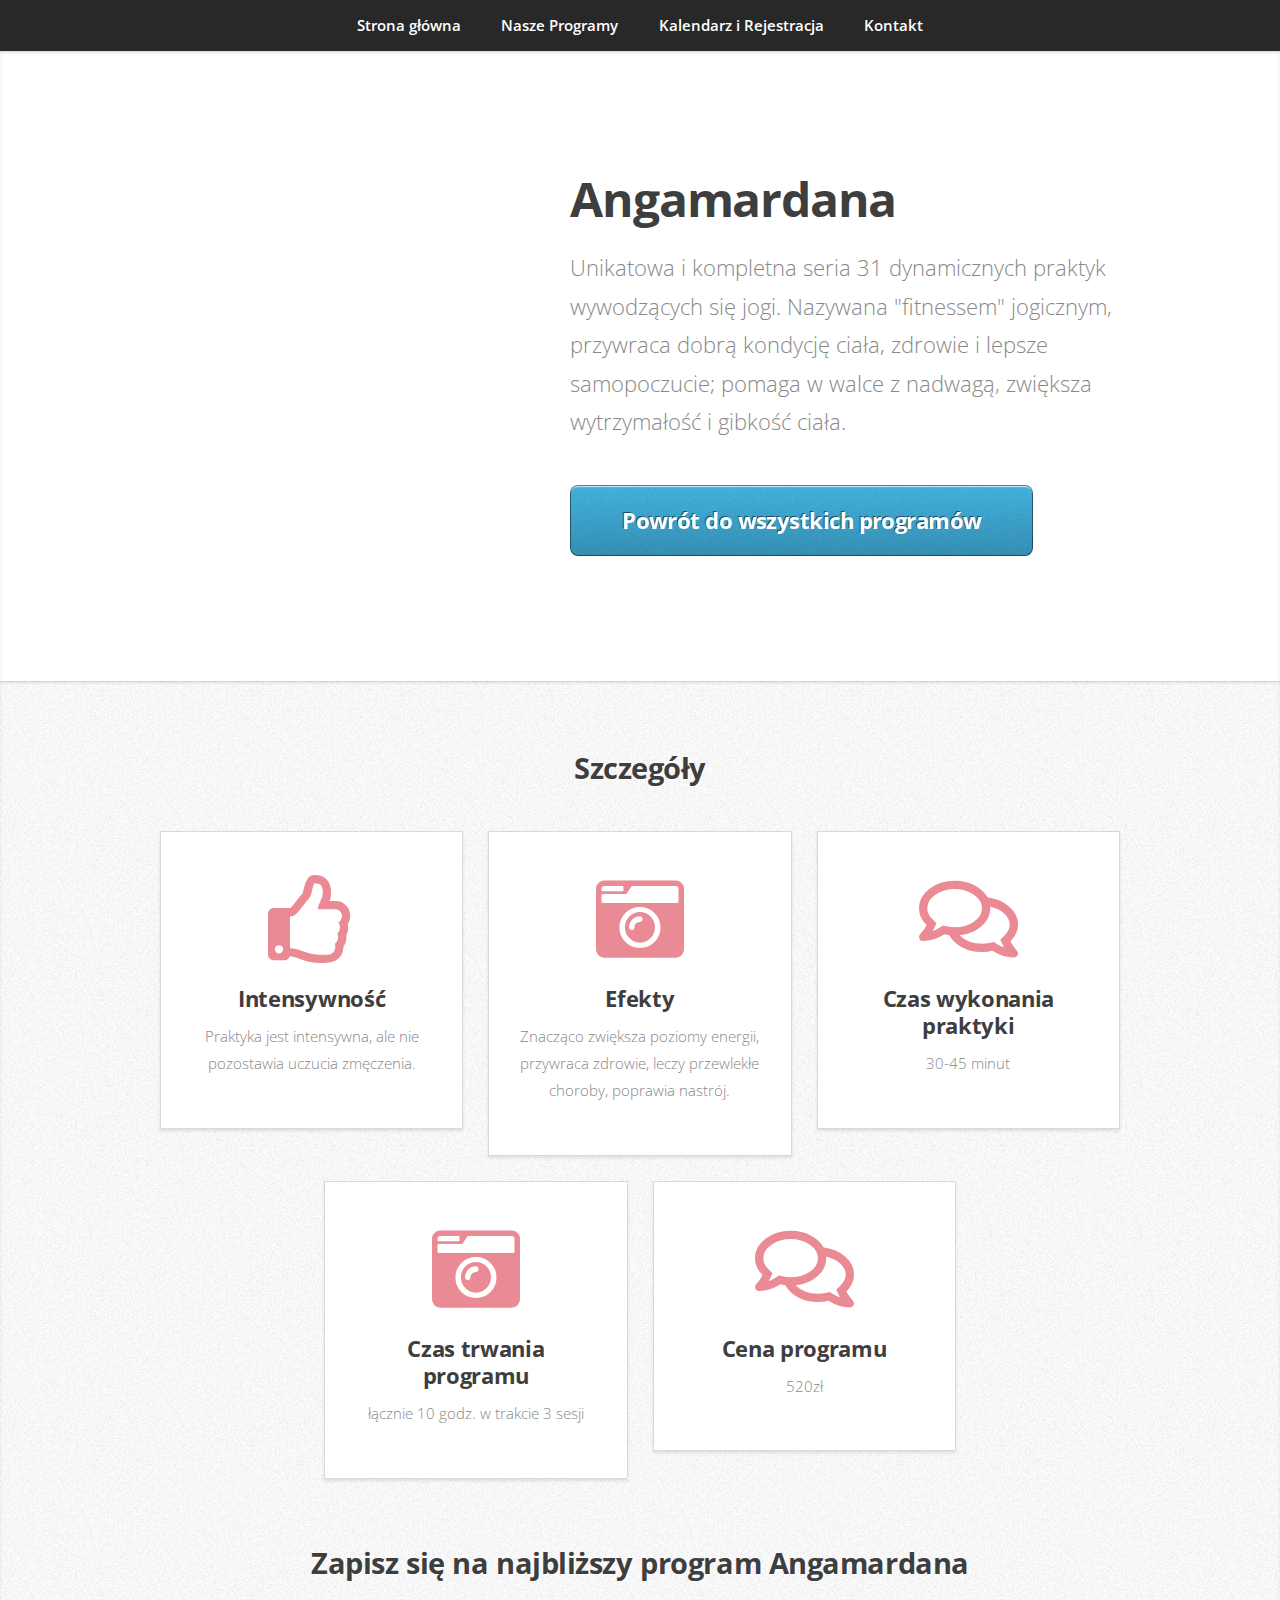
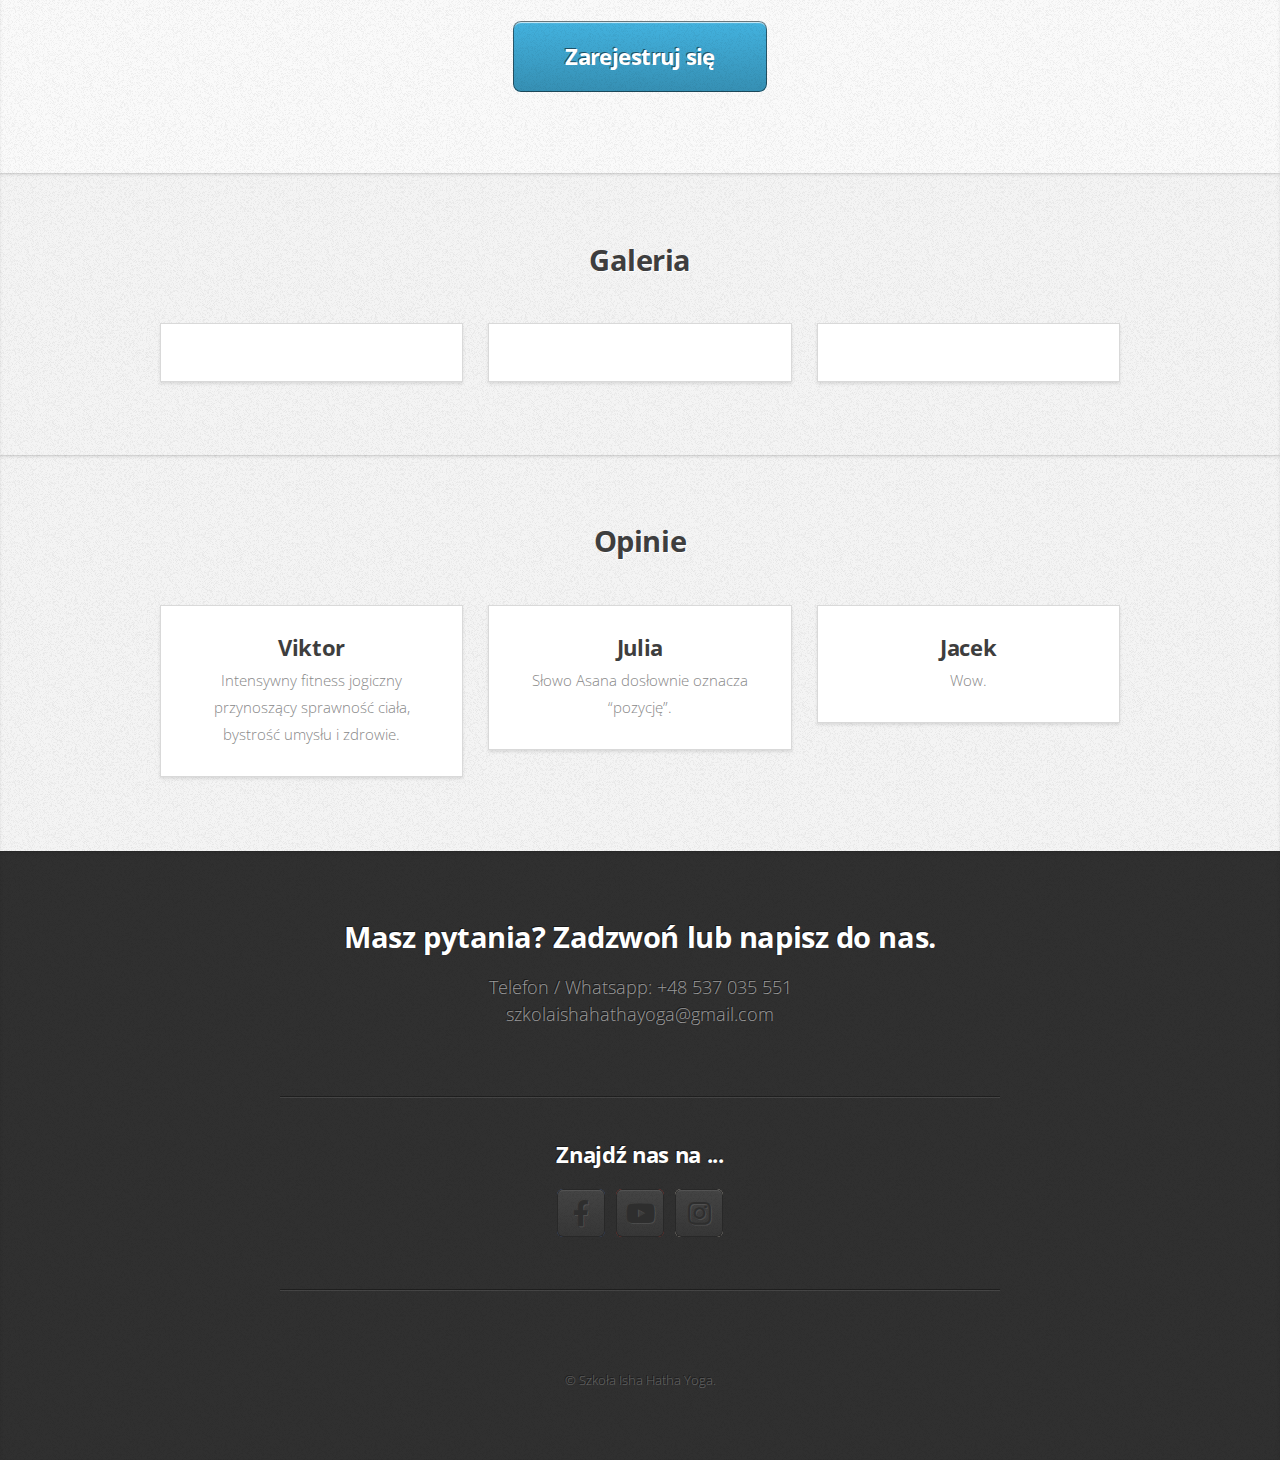
==== angamardana.html @ 4bcf97ca "new website" ====
<!DOCTYPE HTML>
<!--
	Miniport by HTML5 UP
	html5up.net | @ajlkn
	Free for personal and commercial use under the CCA 3.0 license (html5up.net/license)
-->
<html>
	<head>
		<title>Szkoła Isha Hatha Yoga</title>
		<meta charset="utf-8" />
		<meta name="viewport" content="width=device-width, initial-scale=1, user-scalable=no" />
		<link rel="stylesheet" href="assets/css/main.css" />
	</head>
	<body class="is-preload">

		<!-- Nav -->
			<nav id="nav">
				<ul class="container">
					<li><a href="index.html#top">Strona główna</a></li>
					<li><a href="index.html#portfoio">Nasze Programy</a></li>
					<li><a href="index.html#calendar">Kalendarz i Rejestracja</a></li>
					<li><a href="#contact">Kontakt</a></li>
				</ul>
			</nav>

		<!-- Home -->
			<article id="top" class="wrapper style1">
				<div class="container">
					<div class="row">
						<div class="col-4 col-5-large col-12-medium">
							<span class="image fit"><img src="images/main_logo-1.jpg" alt="" /></span>
						</div>
						<div class="col-8 col-7-large col-12-medium">
							<header>
								<h1><strong>Angamardana</strong></h1>
							</header>
							<p>Unikatowa i kompletna seria 31 dynamicznych praktyk wywodzących się jogi. Nazywana "fitnessem" jogicznym, przywraca dobrą kondycję ciała, zdrowie i lepsze samopoczucie; pomaga w walce z nadwagą, zwiększa wytrzymałość i gibkość ciała.</p>
							<a href="index.html#portfolio" class="button large scrolly">Powrót do wszystkich programów</a>
						</div>
					</div>
				</div>
			</article>

		<!-- Work -->
		<article id="angamardana" class="wrapper style2">
			<div class="container">
				<header>
					<h2>Szczegóły</h2>
					<br />
				</header>
				<div class="row aln-center">
					<div class="col-4 col-6-medium col-12-small">
						<section class="box style1">
							<span class="icon featured fa-thumbs-up"></span>
							<h3>Intensywność</h3>
							<p>Praktyka jest intensywna, ale nie pozostawia uczucia zmęczenia.</p>
						</section>
					</div>
					<div class="col-4 col-6-medium col-12-small">
						<section class="box style1">
							<span class="icon solid featured fa-camera-retro"></span>
							<h3>Efekty</h3>
							<p>Znacząco zwiększa poziomy energii, przywraca zdrowie, leczy przewlekłe choroby, poprawia nastrój.</p>
						</section>
					</div>
					<div class="col-4 col-6-medium col-12-small">
						<section class="box style1">
							<span class="icon featured fa-comments"></span>
							<h3>Czas wykonania praktyki</h3>
							<p>30-45 minut</p>
						</section>
					</div>
					<div class="col-4 col-6-medium col-12-small">
						<section class="box style1">
							<span class="icon solid featured fa-camera-retro"></span>
							<h3>Czas trwania programu</h3>
							<p>łącznie 10 godz. w trakcie 3 sesji</p>
						</section>
					</div>
					<div class="col-4 col-6-medium col-12-small">
						<section class="box style1">
							<span class="icon featured fa-comments"></span>
							<h3>Cena programu</h3>
							<p>520zł</p>
						</section>
					</div>
				</div>
				<footer>
					<br />
					<h2>Zapisz się na najbliższy program Angamardana</h2>
					<footer>
						<a href="https://forms.gle/i4EftbAjTRGSN2Cz6" class="button large scrolly">Zarejestruj się</a>
					</footer>
				</footer>
			</div>
		</article>

		<!-- Galeria -->
		<article id="gallery" class="wrapper style3">
			<div class="container">
				<h2>Galeria</h2>
				<br />
				<div class="row">
					<div class="col-4 col-6-medium col-12-small">
						<article class="box style2">
							<p class="image featured"><img src="images/angamardana-1.jpg" alt="" /></p>
						</article>
					</div>
					<div class="col-4 col-6-medium col-12-small">
						<article class="box style2">
							<p class="image featured"><img src="images/angamardana-2.jpg" alt="" /></p>
						</article>
					</div>
					<div class="col-4 col-6-medium col-12-small">
						<article class="box style2">
							<p class="image featured"><img src="images/angamardana-3.jpg" alt="" /></p>
						</article>
					</div>
				</div>
			</div>
		</article>

		<!-- Reviews -->
		<article id="review" class="wrapper style3">
			<div class="container">
				<h2>Opinie</h2>
				<br />
				<div class="row">
					<div class="col-4 col-6-medium col-12-small">
						<article class="box style2">
							<h3>Viktor</h3>
							<p>Intensywny fitness jogiczny przynoszący sprawność ciała, bystrość umysłu i zdrowie.</p>
						</article>
					</div>
					<div class="col-4 col-6-medium col-12-small">
						<article class="box style2">
							<h3>Julia</h3>
							<p>Słowo Asana dosłownie oznacza “pozycję”.</p>
						</article>
					</div>
					<div class="col-4 col-6-medium col-12-small">
						<article class="box style2">
							<h3>Jacek</h3>
							<p>Wow.</p>
						</article>
					</div>
				</div>
			</div>
		</article>

		<!-- Contact -->
		<article id="contact" class="wrapper style4">
			<div class="container medium">
				<header>
					<h2>Masz pytania? Zadzwoń lub napisz do nas.</h2>
					<p>Telefon / Whatsapp: +48 537 035 551</p>
					<p>szkolaishahathayoga@gmail.com</p>
				</header>
				<div class="row">
					<div class="col-12">

					</div>
					<div class="col-12">
						<hr />
						<h3>Znajdź nas na ...</h3>
						<ul class="social">
							<li><a href="#" class="icon brands fa-facebook-f"><span class="label">Facebook</span></a></li>
							<li><a href="#" class="icon brands fa-youtube"><span class="label">YouTube</span></a></li>
							<li><a href="#" class="icon brands fa-instagram"><span class="label">Instagram</span></a></li>
						</ul>
						<hr />
					</div>
				</div>
				<footer>
					<ul id="copyright">
						<li>&copy; Szkoła Isha Hatha Yoga.</li>
					</ul>
				</footer>
			</div>
		</article>

		<!-- Scripts -->
			<script src="assets/js/jquery.min.js"></script>
			<script src="assets/js/jquery.scrolly.min.js"></script>
			<script src="assets/js/browser.min.js"></script>
			<script src="assets/js/breakpoints.min.js"></script>
			<script src="assets/js/util.js"></script>
			<script src="assets/js/main.js"></script>

	</body>
</html>
---- assets/css/main.css ----
@import url("https://fonts.googleapis.com/css?family=Open+Sans:300,300italic,600,600italic,700");
@import url("fontawesome-all.min.css");

/*
	Miniport by HTML5 UP
	html5up.net | @ajlkn
	Free for personal and commercial use under the CCA 3.0 license (html5up.net/license)
*/

html, body, div, span, applet, object,
iframe, h1, h2, h3, h4, h5, h6, p, blockquote,
pre, a, abbr, acronym, address, big, cite,
code, del, dfn, em, img, ins, kbd, q, s, samp,
small, strike, strong, sub, sup, tt, var, b,
u, i, center, dl, dt, dd, ol, ul, li, fieldset,
form, label, legend, table, caption, tbody,
tfoot, thead, tr, th, td, article, aside,
canvas, details, embed, figure, figcaption,
footer, header, hgroup, menu, nav, output, ruby,
section, summary, time, mark, audio, video {
	margin: 0;
	padding: 0;
	border: 0;
	font-size: 100%;
	font: inherit;
	vertical-align: baseline;}

article, aside, details, figcaption, figure,
footer, header, hgroup, menu, nav, section {
	display: block;}

body {
	line-height: 1;
}

ol, ul {
	list-style: none;
}

blockquote, q {
	quotes: none;
}

	blockquote:before, blockquote:after, q:before, q:after {
		content: '';
		content: none;
	}

table {
	border-collapse: collapse;
	border-spacing: 0;
}

body {
	-webkit-text-size-adjust: none;
}

mark {
	background-color: transparent;
	color: inherit;
}

input::-moz-focus-inner {
	border: 0;
	padding: 0;
}

input, select, textarea {
	-moz-appearance: none;
	-webkit-appearance: none;
	-ms-appearance: none;
	appearance: none;
}

/* Basic */

	html {
		box-sizing: border-box;
	}

	*, *:before, *:after {
		box-sizing: inherit;
	}

	body {
		padding-top: 3.5em;
	}

		body.is-preload *, body.is-preload *:before, body.is-preload *:after {
			-moz-animation: none !important;
			-webkit-animation: none !important;
			-ms-animation: none !important;
			animation: none !important;
			-moz-transition: none !important;
			-webkit-transition: none !important;
			-ms-transition: none !important;
			transition: none !important;
		}

	body, input, textarea, select {
		font-family: 'Open Sans', sans-serif;
		line-height: 1.85em;
		color: #888;
		font-weight: 300;
		font-size: 13pt;
	}

	a {
		-moz-transition: color .2s ease-in-out;
		-webkit-transition: color .2s ease-in-out;
		-ms-transition: color .2s ease-in-out;
		transition: color .2s ease-in-out;
		color: #43B3E0;
		text-decoration: underline;
	}

		a:hover {
			color: #43bff0 !important;
		}

		a img {
			border: 0;
		}

	b, strong {
		font-weight: 600;
		color: #3e3e3e;
	}

	i, em {
		font-style: italic;
	}

	sub {
		position: relative;
		top: 0.5em;
		font-size: 0.8em;
	}

	sup {
		position: relative;
		top: -0.5em;
		font-size: 0.8em;
	}

	blockquote {
		border-left: solid 0.75em #eee;
		padding: 1em 0 1em 1.5em;
		font-style: italic;
	}

	h1, h2, h3, h4, h5, h6 {
		color: #3e3e3e;
		margin: 0 0 0.75em 0;
	}

	h1 a, h2 a, h3 a, h4 a, h5 a, h6 a {
		text-decoration: none;
		color: inherit;
	}

	h2, h3, h4, h5, h6 {
		font-weight: 700;
	}

	h1 {
		font-size: 3.25em;
		letter-spacing: -0.025em;
		font-weight: 300;
	}

		h1 strong {
			font-weight: 700;
		}

	h2 {
		font-size: 2em;
		letter-spacing: -0.015em;
	}

	h3 {
		font-size: 1.5em;
		letter-spacing: -0.015em;
	}

	em, i {
		font-style: italic;
	}

	br.clear {
		clear: both;
	}

	hr {
		border: 0;
		border-top: solid 1px #444;
		border-top-color: rgba(0, 0, 0, 0.35);
		box-shadow: 0px 1px 0px 0px rgba(255, 255, 255, 0.1);
		height: 1px;
		margin: 3em 0;
	}

	p, ul, ol, dl, table {
		margin-bottom: 2em;
	}

	header {
		margin: 0 0 0 0;
	}

		header > p {
			font-size: 1.25em;
			margin: 0;
		}

	footer {
		margin: 3em 0 0 0;
	}

		footer > p {
			font-size: 1.25em;
		}

/* Container */

	.container {
		margin: 0 auto;
		max-width: calc(100% - 50px);
		width: 1200px;
	}

		.container.medium {
			width: 900px;
		}

		@media screen and (max-width: 1680px) {

			.container {
				width: 1200px;
			}

				.container.medium {
					width: 900px;
				}

		}

		@media screen and (max-width: 1280px) {

			.container {
				width: 960px;
			}

				.container.medium {
					width: 720px;
				}

		}

		@media screen and (max-width: 980px) {

			.container {
				width: 100%;
			}

				.container.medium {
					width: 75%;
				}

		}

		@media screen and (max-width: 736px) {

			.container {
				width: 100%;
				max-width: calc(100% - 30px);
			}

				.container.medium {
					width: 100%;
				}

		}

/* Row */

	.row {
		display: flex;
		flex-wrap: wrap;
		box-sizing: border-box;
		align-items: stretch;
	}

		.row > * {
			box-sizing: border-box;
		}

		.row.gtr-uniform > * > :last-child {
			margin-bottom: 0;
		}

		.row.aln-left {
			justify-content: flex-start;
		}

		.row.aln-center {
			justify-content: center;
		}

		.row.aln-right {
			justify-content: flex-end;
		}

		.row.aln-top {
			align-items: flex-start;
		}

		.row.aln-middle {
			align-items: center;
		}

		.row.aln-bottom {
			align-items: flex-end;
		}

		.row > .imp {
			order: -1;
		}

		.row > .col-1 {
			width: 8.33333%;
		}

		.row > .off-1 {
			margin-left: 8.33333%;
		}

		.row > .col-2 {
			width: 16.66667%;
		}

		.row > .off-2 {
			margin-left: 16.66667%;
		}

		.row > .col-3 {
			width: 25%;
		}

		.row > .off-3 {
			margin-left: 25%;
		}

		.row > .col-4 {
			width: 33.33333%;
		}

		.row > .off-4 {
			margin-left: 33.33333%;
		}

		.row > .col-5 {
			width: 41.66667%;
		}

		.row > .off-5 {
			margin-left: 41.66667%;
		}

		.row > .col-6 {
			width: 50%;
		}

		.row > .off-6 {
			margin-left: 50%;
		}

		.row > .col-7 {
			width: 58.33333%;
		}

		.row > .off-7 {
			margin-left: 58.33333%;
		}

		.row > .col-8 {
			width: 66.66667%;
		}

		.row > .off-8 {
			margin-left: 66.66667%;
		}

		.row > .col-9 {
			width: 75%;
		}

		.row > .off-9 {
			margin-left: 75%;
		}

		.row > .col-10 {
			width: 83.33333%;
		}

		.row > .off-10 {
			margin-left: 83.33333%;
		}

		.row > .col-11 {
			width: 91.66667%;
		}

		.row > .off-11 {
			margin-left: 91.66667%;
		}

		.row > .col-12 {
			width: 100%;
		}

		.row > .off-12 {
			margin-left: 100%;
		}

		.row.gtr-0 {
			margin-top: 0px;
			margin-left: 0px;
		}

			.row.gtr-0 > * {
				padding: 0px 0 0 0px;
			}

			.row.gtr-0.gtr-uniform {
				margin-top: 0px;
			}

				.row.gtr-0.gtr-uniform > * {
					padding-top: 0px;
				}

		.row.gtr-25 {
			margin-top: -6.25px;
			margin-left: -6.25px;
		}

			.row.gtr-25 > * {
				padding: 6.25px 0 0 6.25px;
			}

			.row.gtr-25.gtr-uniform {
				margin-top: -6.25px;
			}

				.row.gtr-25.gtr-uniform > * {
					padding-top: 6.25px;
				}

		.row.gtr-50 {
			margin-top: -12.5px;
			margin-left: -12.5px;
		}

			.row.gtr-50 > * {
				padding: 12.5px 0 0 12.5px;
			}

			.row.gtr-50.gtr-uniform {
				margin-top: -12.5px;
			}

				.row.gtr-50.gtr-uniform > * {
					padding-top: 12.5px;
				}

		.row {
			margin-top: -25px;
			margin-left: -25px;
		}

			.row > * {
				padding: 25px 0 0 25px;
			}

			.row.gtr-uniform {
				margin-top: -25px;
			}

				.row.gtr-uniform > * {
					padding-top: 25px;
				}

		.row.gtr-150 {
			margin-top: -37.5px;
			margin-left: -37.5px;
		}

			.row.gtr-150 > * {
				padding: 37.5px 0 0 37.5px;
			}

			.row.gtr-150.gtr-uniform {
				margin-top: -37.5px;
			}

				.row.gtr-150.gtr-uniform > * {
					padding-top: 37.5px;
				}

		.row.gtr-200 {
			margin-top: -50px;
			margin-left: -50px;
		}

			.row.gtr-200 > * {
				padding: 50px 0 0 50px;
			}

			.row.gtr-200.gtr-uniform {
				margin-top: -50px;
			}

				.row.gtr-200.gtr-uniform > * {
					padding-top: 50px;
				}

		@media screen and (max-width: 1680px) {

			.row {
				display: flex;
				flex-wrap: wrap;
				box-sizing: border-box;
				align-items: stretch;
			}

				.row > * {
					box-sizing: border-box;
				}

				.row.gtr-uniform > * > :last-child {
					margin-bottom: 0;
				}

				.row.aln-left {
					justify-content: flex-start;
				}

				.row.aln-center {
					justify-content: center;
				}

				.row.aln-right {
					justify-content: flex-end;
				}

				.row.aln-top {
					align-items: flex-start;
				}

				.row.aln-middle {
					align-items: center;
				}

				.row.aln-bottom {
					align-items: flex-end;
				}

				.row > .imp-xlarge {
					order: -1;
				}

				.row > .col-1-xlarge {
					width: 8.33333%;
				}

				.row > .off-1-xlarge {
					margin-left: 8.33333%;
				}

				.row > .col-2-xlarge {
					width: 16.66667%;
				}

				.row > .off-2-xlarge {
					margin-left: 16.66667%;
				}

				.row > .col-3-xlarge {
					width: 25%;
				}

				.row > .off-3-xlarge {
					margin-left: 25%;
				}

				.row > .col-4-xlarge {
					width: 33.33333%;
				}

				.row > .off-4-xlarge {
					margin-left: 33.33333%;
				}

				.row > .col-5-xlarge {
					width: 41.66667%;
				}

				.row > .off-5-xlarge {
					margin-left: 41.66667%;
				}

				.row > .col-6-xlarge {
					width: 50%;
				}

				.row > .off-6-xlarge {
					margin-left: 50%;
				}

				.row > .col-7-xlarge {
					width: 58.33333%;
				}

				.row > .off-7-xlarge {
					margin-left: 58.33333%;
				}

				.row > .col-8-xlarge {
					width: 66.66667%;
				}

				.row > .off-8-xlarge {
					margin-left: 66.66667%;
				}

				.row > .col-9-xlarge {
					width: 75%;
				}

				.row > .off-9-xlarge {
					margin-left: 75%;
				}

				.row > .col-10-xlarge {
					width: 83.33333%;
				}

				.row > .off-10-xlarge {
					margin-left: 83.33333%;
				}

				.row > .col-11-xlarge {
					width: 91.66667%;
				}

				.row > .off-11-xlarge {
					margin-left: 91.66667%;
				}

				.row > .col-12-xlarge {
					width: 100%;
				}

				.row > .off-12-xlarge {
					margin-left: 100%;
				}

				.row.gtr-0 {
					margin-top: 0px;
					margin-left: 0px;
				}

					.row.gtr-0 > * {
						padding: 0px 0 0 0px;
					}

					.row.gtr-0.gtr-uniform {
						margin-top: 0px;
					}

						.row.gtr-0.gtr-uniform > * {
							padding-top: 0px;
						}

				.row.gtr-25 {
					margin-top: -6.25px;
					margin-left: -6.25px;
				}

					.row.gtr-25 > * {
						padding: 6.25px 0 0 6.25px;
					}

					.row.gtr-25.gtr-uniform {
						margin-top: -6.25px;
					}

						.row.gtr-25.gtr-uniform > * {
							padding-top: 6.25px;
						}

				.row.gtr-50 {
					margin-top: -12.5px;
					margin-left: -12.5px;
				}

					.row.gtr-50 > * {
						padding: 12.5px 0 0 12.5px;
					}

					.row.gtr-50.gtr-uniform {
						margin-top: -12.5px;
					}

						.row.gtr-50.gtr-uniform > * {
							padding-top: 12.5px;
						}

				.row {
					margin-top: -25px;
					margin-left: -25px;
				}

					.row > * {
						padding: 25px 0 0 25px;
					}

					.row.gtr-uniform {
						margin-top: -25px;
					}

						.row.gtr-uniform > * {
							padding-top: 25px;
						}

				.row.gtr-150 {
					margin-top: -37.5px;
					margin-left: -37.5px;
				}

					.row.gtr-150 > * {
						padding: 37.5px 0 0 37.5px;
					}

					.row.gtr-150.gtr-uniform {
						margin-top: -37.5px;
					}

						.row.gtr-150.gtr-uniform > * {
							padding-top: 37.5px;
						}

				.row.gtr-200 {
					margin-top: -50px;
					margin-left: -50px;
				}

					.row.gtr-200 > * {
						padding: 50px 0 0 50px;
					}

					.row.gtr-200.gtr-uniform {
						margin-top: -50px;
					}

						.row.gtr-200.gtr-uniform > * {
							padding-top: 50px;
						}

		}

		@media screen and (max-width: 1280px) {

			.row {
				display: flex;
				flex-wrap: wrap;
				box-sizing: border-box;
				align-items: stretch;
			}

				.row > * {
					box-sizing: border-box;
				}

				.row.gtr-uniform > * > :last-child {
					margin-bottom: 0;
				}

				.row.aln-left {
					justify-content: flex-start;
				}

				.row.aln-center {
					justify-content: center;
				}

				.row.aln-right {
					justify-content: flex-end;
				}

				.row.aln-top {
					align-items: flex-start;
				}

				.row.aln-middle {
					align-items: center;
				}

				.row.aln-bottom {
					align-items: flex-end;
				}

				.row > .imp-large {
					order: -1;
				}

				.row > .col-1-large {
					width: 8.33333%;
				}

				.row > .off-1-large {
					margin-left: 8.33333%;
				}

				.row > .col-2-large {
					width: 16.66667%;
				}

				.row > .off-2-large {
					margin-left: 16.66667%;
				}

				.row > .col-3-large {
					width: 25%;
				}

				.row > .off-3-large {
					margin-left: 25%;
				}

				.row > .col-4-large {
					width: 33.33333%;
				}

				.row > .off-4-large {
					margin-left: 33.33333%;
				}

				.row > .col-5-large {
					width: 41.66667%;
				}

				.row > .off-5-large {
					margin-left: 41.66667%;
				}

				.row > .col-6-large {
					width: 50%;
				}

				.row > .off-6-large {
					margin-left: 50%;
				}

				.row > .col-7-large {
					width: 58.33333%;
				}

				.row > .off-7-large {
					margin-left: 58.33333%;
				}

				.row > .col-8-large {
					width: 66.66667%;
				}

				.row > .off-8-large {
					margin-left: 66.66667%;
				}

				.row > .col-9-large {
					width: 75%;
				}

				.row > .off-9-large {
					margin-left: 75%;
				}

				.row > .col-10-large {
					width: 83.33333%;
				}

				.row > .off-10-large {
					margin-left: 83.33333%;
				}

				.row > .col-11-large {
					width: 91.66667%;
				}

				.row > .off-11-large {
					margin-left: 91.66667%;
				}

				.row > .col-12-large {
					width: 100%;
				}

				.row > .off-12-large {
					margin-left: 100%;
				}

				.row.gtr-0 {
					margin-top: 0px;
					margin-left: 0px;
				}

					.row.gtr-0 > * {
						padding: 0px 0 0 0px;
					}

					.row.gtr-0.gtr-uniform {
						margin-top: 0px;
					}

						.row.gtr-0.gtr-uniform > * {
							padding-top: 0px;
						}

				.row.gtr-25 {
					margin-top: -6.25px;
					margin-left: -6.25px;
				}

					.row.gtr-25 > * {
						padding: 6.25px 0 0 6.25px;
					}

					.row.gtr-25.gtr-uniform {
						margin-top: -6.25px;
					}

						.row.gtr-25.gtr-uniform > * {
							padding-top: 6.25px;
						}

				.row.gtr-50 {
					margin-top: -12.5px;
					margin-left: -12.5px;
				}

					.row.gtr-50 > * {
						padding: 12.5px 0 0 12.5px;
					}

					.row.gtr-50.gtr-uniform {
						margin-top: -12.5px;
					}

						.row.gtr-50.gtr-uniform > * {
							padding-top: 12.5px;
						}

				.row {
					margin-top: -25px;
					margin-left: -25px;
				}

					.row > * {
						padding: 25px 0 0 25px;
					}

					.row.gtr-uniform {
						margin-top: -25px;
					}

						.row.gtr-uniform > * {
							padding-top: 25px;
						}

				.row.gtr-150 {
					margin-top: -37.5px;
					margin-left: -37.5px;
				}

					.row.gtr-150 > * {
						padding: 37.5px 0 0 37.5px;
					}

					.row.gtr-150.gtr-uniform {
						margin-top: -37.5px;
					}

						.row.gtr-150.gtr-uniform > * {
							padding-top: 37.5px;
						}

				.row.gtr-200 {
					margin-top: -50px;
					margin-left: -50px;
				}

					.row.gtr-200 > * {
						padding: 50px 0 0 50px;
					}

					.row.gtr-200.gtr-uniform {
						margin-top: -50px;
					}

						.row.gtr-200.gtr-uniform > * {
							padding-top: 50px;
						}

		}

		@media screen and (max-width: 980px) {

			.row {
				display: flex;
				flex-wrap: wrap;
				box-sizing: border-box;
				align-items: stretch;
			}

				.row > * {
					box-sizing: border-box;
				}

				.row.gtr-uniform > * > :last-child {
					margin-bottom: 0;
				}

				.row.aln-left {
					justify-content: flex-start;
				}

				.row.aln-center {
					justify-content: center;
				}

				.row.aln-right {
					justify-content: flex-end;
				}

				.row.aln-top {
					align-items: flex-start;
				}

				.row.aln-middle {
					align-items: center;
				}

				.row.aln-bottom {
					align-items: flex-end;
				}

				.row > .imp-medium {
					order: -1;
				}

				.row > .col-1-medium {
					width: 8.33333%;
				}

				.row > .off-1-medium {
					margin-left: 8.33333%;
				}

				.row > .col-2-medium {
					width: 16.66667%;
				}

				.row > .off-2-medium {
					margin-left: 16.66667%;
				}

				.row > .col-3-medium {
					width: 25%;
				}

				.row > .off-3-medium {
					margin-left: 25%;
				}

				.row > .col-4-medium {
					width: 33.33333%;
				}

				.row > .off-4-medium {
					margin-left: 33.33333%;
				}

				.row > .col-5-medium {
					width: 41.66667%;
				}

				.row > .off-5-medium {
					margin-left: 41.66667%;
				}

				.row > .col-6-medium {
					width: 50%;
				}

				.row > .off-6-medium {
					margin-left: 50%;
				}

				.row > .col-7-medium {
					width: 58.33333%;
				}

				.row > .off-7-medium {
					margin-left: 58.33333%;
				}

				.row > .col-8-medium {
					width: 66.66667%;
				}

				.row > .off-8-medium {
					margin-left: 66.66667%;
				}

				.row > .col-9-medium {
					width: 75%;
				}

				.row > .off-9-medium {
					margin-left: 75%;
				}

				.row > .col-10-medium {
					width: 83.33333%;
				}

				.row > .off-10-medium {
					margin-left: 83.33333%;
				}

				.row > .col-11-medium {
					width: 91.66667%;
				}

				.row > .off-11-medium {
					margin-left: 91.66667%;
				}

				.row > .col-12-medium {
					width: 100%;
				}

				.row > .off-12-medium {
					margin-left: 100%;
				}

				.row.gtr-0 {
					margin-top: 0px;
					margin-left: 0px;
				}

					.row.gtr-0 > * {
						padding: 0px 0 0 0px;
					}

					.row.gtr-0.gtr-uniform {
						margin-top: 0px;
					}

						.row.gtr-0.gtr-uniform > * {
							padding-top: 0px;
						}

				.row.gtr-25 {
					margin-top: -6.25px;
					margin-left: -6.25px;
				}

					.row.gtr-25 > * {
						padding: 6.25px 0 0 6.25px;
					}

					.row.gtr-25.gtr-uniform {
						margin-top: -6.25px;
					}

						.row.gtr-25.gtr-uniform > * {
							padding-top: 6.25px;
						}

				.row.gtr-50 {
					margin-top: -12.5px;
					margin-left: -12.5px;
				}

					.row.gtr-50 > * {
						padding: 12.5px 0 0 12.5px;
					}

					.row.gtr-50.gtr-uniform {
						margin-top: -12.5px;
					}

						.row.gtr-50.gtr-uniform > * {
							padding-top: 12.5px;
						}

				.row {
					margin-top: -25px;
					margin-left: -25px;
				}

					.row > * {
						padding: 25px 0 0 25px;
					}

					.row.gtr-uniform {
						margin-top: -25px;
					}

						.row.gtr-uniform > * {
							padding-top: 25px;
						}

				.row.gtr-150 {
					margin-top: -37.5px;
					margin-left: -37.5px;
				}

					.row.gtr-150 > * {
						padding: 37.5px 0 0 37.5px;
					}

					.row.gtr-150.gtr-uniform {
						margin-top: -37.5px;
					}

						.row.gtr-150.gtr-uniform > * {
							padding-top: 37.5px;
						}

				.row.gtr-200 {
					margin-top: -50px;
					margin-left: -50px;
				}

					.row.gtr-200 > * {
						padding: 50px 0 0 50px;
					}

					.row.gtr-200.gtr-uniform {
						margin-top: -50px;
					}

						.row.gtr-200.gtr-uniform > * {
							padding-top: 50px;
						}

		}

		@media screen and (max-width: 736px) {

			.row {
				display: flex;
				flex-wrap: wrap;
				box-sizing: border-box;
				align-items: stretch;
			}

				.row > * {
					box-sizing: border-box;
				}

				.row.gtr-uniform > * > :last-child {
					margin-bottom: 0;
				}

				.row.aln-left {
					justify-content: flex-start;
				}

				.row.aln-center {
					justify-content: center;
				}

				.row.aln-right {
					justify-content: flex-end;
				}

				.row.aln-top {
					align-items: flex-start;
				}

				.row.aln-middle {
					align-items: center;
				}

				.row.aln-bottom {
					align-items: flex-end;
				}

				.row > .imp-small {
					order: -1;
				}

				.row > .col-1-small {
					width: 8.33333%;
				}

				.row > .off-1-small {
					margin-left: 8.33333%;
				}

				.row > .col-2-small {
					width: 16.66667%;
				}

				.row > .off-2-small {
					margin-left: 16.66667%;
				}

				.row > .col-3-small {
					width: 25%;
				}

				.row > .off-3-small {
					margin-left: 25%;
				}

				.row > .col-4-small {
					width: 33.33333%;
				}

				.row > .off-4-small {
					margin-left: 33.33333%;
				}

				.row > .col-5-small {
					width: 41.66667%;
				}

				.row > .off-5-small {
					margin-left: 41.66667%;
				}

				.row > .col-6-small {
					width: 50%;
				}

				.row > .off-6-small {
					margin-left: 50%;
				}

				.row > .col-7-small {
					width: 58.33333%;
				}

				.row > .off-7-small {
					margin-left: 58.33333%;
				}

				.row > .col-8-small {
					width: 66.66667%;
				}

				.row > .off-8-small {
					margin-left: 66.66667%;
				}

				.row > .col-9-small {
					width: 75%;
				}

				.row > .off-9-small {
					margin-left: 75%;
				}

				.row > .col-10-small {
					width: 83.33333%;
				}

				.row > .off-10-small {
					margin-left: 83.33333%;
				}

				.row > .col-11-small {
					width: 91.66667%;
				}

				.row > .off-11-small {
					margin-left: 91.66667%;
				}

				.row > .col-12-small {
					width: 100%;
				}

				.row > .off-12-small {
					margin-left: 100%;
				}

				.row.gtr-0 {
					margin-top: 0px;
					margin-left: 0px;
				}

					.row.gtr-0 > * {
						padding: 0px 0 0 0px;
					}

					.row.gtr-0.gtr-uniform {
						margin-top: 0px;
					}

						.row.gtr-0.gtr-uniform > * {
							padding-top: 0px;
						}

				.row.gtr-25 {
					margin-top: -3.75px;
					margin-left: -3.75px;
				}

					.row.gtr-25 > * {
						padding: 3.75px 0 0 3.75px;
					}

					.row.gtr-25.gtr-uniform {
						margin-top: -3.75px;
					}

						.row.gtr-25.gtr-uniform > * {
							padding-top: 3.75px;
						}

				.row.gtr-50 {
					margin-top: -7.5px;
					margin-left: -7.5px;
				}

					.row.gtr-50 > * {
						padding: 7.5px 0 0 7.5px;
					}

					.row.gtr-50.gtr-uniform {
						margin-top: -7.5px;
					}

						.row.gtr-50.gtr-uniform > * {
							padding-top: 7.5px;
						}

				.row {
					margin-top: -15px;
					margin-left: -15px;
				}

					.row > * {
						padding: 15px 0 0 15px;
					}

					.row.gtr-uniform {
						margin-top: -15px;
					}

						.row.gtr-uniform > * {
							padding-top: 15px;
						}

				.row.gtr-150 {
					margin-top: -22.5px;
					margin-left: -22.5px;
				}

					.row.gtr-150 > * {
						padding: 22.5px 0 0 22.5px;
					}

					.row.gtr-150.gtr-uniform {
						margin-top: -22.5px;
					}

						.row.gtr-150.gtr-uniform > * {
							padding-top: 22.5px;
						}

				.row.gtr-200 {
					margin-top: -30px;
					margin-left: -30px;
				}

					.row.gtr-200 > * {
						padding: 30px 0 0 30px;
					}

					.row.gtr-200.gtr-uniform {
						margin-top: -30px;
					}

						.row.gtr-200.gtr-uniform > * {
							padding-top: 30px;
						}

		}

/* Form */

	form label {
		color: #3e3e3e;
		font-weight: 700;
		display: block;
		margin: 0 0 0.5em 0;
	}

	form input[type=text],
	form input[type=email],
	form input[type=password],
	form select,
	form textarea {
		-moz-transition: background .2s ease-in-out, box-shadow .2s ease-in-out;
		-webkit-transition: background .2s ease-in-out, box-shadow .2s ease-in-out;
		-ms-transition: background .2s ease-in-out, box-shadow .2s ease-in-out;
		transition: background .2s ease-in-out, box-shadow .2s ease-in-out;
		-webkit-appearance: none;
		display: block;
		border: 0;
		padding: 0.75em;
		font-size: 1em;
		border-radius: 8px;
		border: solid 1px #ddd;
		background: #fff;
		color: #bbb;
		box-shadow: inset 0px 2px 3px 1px rgba(0, 0, 0, 0.05), 0px 1px 0px 0px rgba(255, 255, 255, 0.025);
		width: 100%;
	}

		form input[type=text]:focus,
		form input[type=email]:focus,
		form input[type=password]:focus,
		form select:focus,
		form textarea:focus {
			background: #fafafa;
			box-shadow: inset 0px 2px 5px 0px rgba(0, 0, 0, 0.05), 0px 1px 0px 0px rgba(255, 255, 255, 0.025), inset 0px 0px 2px 1px #43bff0;
		}

	form textarea {
		height: 15em;
	}

	form .actions:last-child {
		margin-bottom: 0;
	}

	form ::-webkit-input-placeholder {
		color: #555 !important;
	}

	form :-moz-placeholder {
		color: #555 !important;
	}

	form ::-moz-placeholder {
		color: #555 !important;
	}

	form :-ms-input-placeholder {
		color: #555 !important;
	}

	form ::-moz-focus-inner {
		border: 0;
	}

/* Tables */

	table {
		width: 100%;
	}

		table.default {
			width: 100%;
		}

			table.default tr {
				border-top: solid 1px #eee;
			}

				table.default tr:first-child {
					border-top: 0;
				}

			table.default td {
				padding: 0.5em 1em 0.5em 1em;
			}

			table.default th {
				text-align: left;
				padding: 0.5em 1em 0.5em 1em;
				font-weight: 600;
				margin: 0 0 1em 0;
			}

			table.default thead {
				background: #4f4f4f;
				color: #fff;
			}

/* Section/Article */

	section, article {
		margin-bottom: 3em;
	}

	section > :last-child,
	article > :last-child,
	section:last-child,
	article:last-child {
		margin-bottom: 0;
	}

/* Image */

	.image {
		display: inline-block;
		position: relative;
	}

		.image img {
			display: block;
			width: 100%;
		}

		.image.fit {
			display: block;
			width: 150%;
		}

		.image.featured {
			display: block;
			width: 100%;
			margin: 0 0 2em 0;
		}

		.image.left {
			float: left;
			margin: 0 2em 2em 0;
		}

		.image.centered {
			display: block;
			margin: 0 0 2em 0;
		}

			.image.centered img {
				margin: 0 auto;
				width: auto;
			}

/* Button */

	input[type="button"],
	input[type="submit"],
	input[type="reset"],
	button,
	.button {
		background-image: url("images/bg.png"), -moz-linear-gradient(top, rgba(0, 0, 0, 0), rgba(0, 0, 0, 0.2));
		background-image: url("images/bg.png"), -webkit-linear-gradient(top, rgba(0, 0, 0, 0), rgba(0, 0, 0, 0.2));
		background-image: url("images/bg.png"), -ms-linear-gradient(top, rgba(0, 0, 0, 0), rgba(0, 0, 0, 0.2));
		background-image: url("images/bg.png"), linear-gradient(top, rgba(0, 0, 0, 0), rgba(0, 0, 0, 0.2));
		-moz-transition: background-color .2s ease-in-out;
		-webkit-transition: background-color .2s ease-in-out;
		-ms-transition: background-color .2s ease-in-out;
		transition: background-color .2s ease-in-out;
		-webkit-appearance: none;
		position: relative;
		display: inline-block;
		color: #fff !important;
		text-decoration: none;
		font-weight: 700;
		border: 0;
		outline: 0;
		cursor: pointer;
		border-radius: 8px;
		text-shadow: -1px -1px 0.5px rgba(0, 0, 0, 0.5);
		overflow: hidden;
		box-shadow: inset 0px 0px 0px 1px rgba(0, 0, 0, 0.5), inset 0px 2px 1px 0px rgba(255, 255, 255, 0.75);
		background-color: #43B3E0;
		padding: 1em 2.35em 1em 2.35em;
		font-size: 1.1em;
		max-width: 24em;
	}

		input[type="button"]:hover,
		input[type="submit"]:hover,
		input[type="reset"]:hover,
		button:hover,
		.button:hover {
			background-color: #43bff0;
			color: #fff !important;
		}

		input[type="button"]:active,
		input[type="submit"]:active,
		input[type="reset"]:active,
		button:active,
		.button:active {
			background-color: #3BA8D3;
			top: 1px;
		}

		input[type="button"].large,
		input[type="submit"].large,
		input[type="reset"].large,
		button.large,
		.button.large {
			font-size: 1.5em;
			letter-spacing: -0.025em;
		}

		input[type="button"].alt,
		input[type="submit"].alt,
		input[type="reset"].alt,
		button.alt,
		.button.alt {
			background-color: #444;
			box-shadow: inset 0px 0px 0px 1px #242424, inset 0px 2px 1px 0px rgba(255, 255, 255, 0.2);
		}

			input[type="button"].alt:hover,
			input[type="submit"].alt:hover,
			input[type="reset"].alt:hover,
			button.alt:hover,
			.button.alt:hover {
				background-color: #4f4f4f;
				color: #fff !important;
			}

			input[type="button"].alt:active,
			input[type="submit"].alt:active,
			input[type="reset"].alt:active,
			button.alt:active,
			.button.alt:active {
				background-color: #3f3f3f;
			}

/* List */

	ul {
		list-style: disc;
		padding-left: 1em;
	}

		ul li {
			padding-left: 0.5em;
		}

	ol {
		list-style: decimal;
		padding-left: 1.25em;
	}

		ol li {
			padding-left: 0.25em;
		}

/* Social */

	ul.social {
		cursor: default;
		margin: 0;
		list-style: none;
		padding-left: 0;
	}

		ul.social li {
			position: relative;
			display: inline-block;
			margin: 0.25em;
			top: 0;
			padding-left: 0;
		}

			ul.social li a {
				-moz-transition: top .2s ease-in-out;
				-webkit-transition: top .2s ease-in-out;
				-ms-transition: top .2s ease-in-out;
				transition: top .2s ease-in-out;
				display: block;
				width: 48px;
				height: 48px;
				border-radius: 6px;
				top: 0;
				position: relative;
			}

				ul.social li a:before {
					background-image: url("images/bg.png"), -moz-linear-gradient(top, rgba(0, 0, 0, 0), rgba(0, 0, 0, 0.2));
					background-image: url("images/bg.png"), -webkit-linear-gradient(top, rgba(0, 0, 0, 0), rgba(0, 0, 0, 0.2));
					background-image: url("images/bg.png"), -ms-linear-gradient(top, rgba(0, 0, 0, 0), rgba(0, 0, 0, 0.2));
					background-image: url("images/bg.png"), linear-gradient(top, rgba(0, 0, 0, 0), rgba(0, 0, 0, 0.2));
					-moz-transition: background-color .2s ease-in-out;
					-webkit-transition: background-color .2s ease-in-out;
					-ms-transition: background-color .2s ease-in-out;
					transition: background-color .2s ease-in-out;
					background-color: #444;
					border-radius: 6px;
					box-shadow: inset 0px 0px 0px 1px #282828, inset 0px 2px 1px 0px rgba(255, 255, 255, 0.1);
					color: #2E2E2E !important;
					display: block;
					font-size: 26px;
					height: 48px;
					line-height: 48px;
					text-align: center;
					outline: 0;
					overflow: hidden;
					text-shadow: 1px 1px 0px rgba(255, 255, 255, 0.1);
					width: 48px;
				}

				ul.social li a.fa-twitter {
					background-color: #2DAAE4;
				}

				ul.social li a.fa-facebook-f {
					background-color: #3C5A98;
				}

				ul.social li a.fa-dribbble {
					background-color: #C4376B;
				}

				ul.social li a.fa-linkedin-in {
					background-color: #006599;
				}

				ul.social li a.fa-tumblr {
					background-color: #51718A;
				}

				ul.social li a.fa-google-plus {
					background-color: #DA2713;
				}

				ul.social li a.fa-github {
					background-color: #FAFAFA;
				}

				ul.social li a.fa-rss {
					background-color: #F2600B;
				}

				ul.social li a.fa-instagram {
					background-color: #E0D7C8;
				}

				ul.social li a.fa-foursquare {
					background-color: #39A3D4;
				}

				ul.social li a.fa-skype {
					background-color: #10BEF1;
				}

				ul.social li a.fa-soundcloud {
					background-color: #FE5419;
				}

				ul.social li a.fa-youtube {
					background-color: #BF2E25;
				}

				ul.social li a.fa-blogger {
					background-color: #FF6501;
				}

				ul.social li a.fa-flickr {
					background-color: #0062DB;
				}

				ul.social li a.fa-vimeo {
					background-color: #4C8AB0;
				}

				ul.social li a:hover {
					top: -5px;
				}

					ul.social li a:hover:before {
						background-color: transparent;
					}

/* Actions */

	ul.actions {
		list-style: none;
		padding-left: 0;
	}

		ul.actions li {
			display: inline-block;
			margin: 0 0 0 1em;
			padding-left: 0;
		}

			ul.actions li:first-child {
				margin-left: 0;
			}

/* Box */

	.box {
		background: #fff;
		box-shadow: inset 0px 0px 0px 1px rgba(0, 0, 0, 0.15), 0px 2px 3px 0px rgba(0, 0, 0, 0.1);
		text-align: center;
		padding: 2em;
	}

		.box.style1 {
			padding: 3em 2em 3.5em 2em;
		}

			.box.style1 h3 {
				margin-bottom: 0.5em;
			}

		.box.style2 h3 {
			margin-bottom: 0.25em;
		}

		.box.style2 .image {
			position: relative;
			left: 2em;
			top: 2em;
			margin: -4em 0 4em -4em;
			width: auto;
		}

/* Icons */

	.icon {
		text-decoration: none;
		text-decoration: none;
	}

		.icon:before {
			-moz-osx-font-smoothing: grayscale;
			-webkit-font-smoothing: antialiased;
			display: inline-block;
			font-style: normal;
			font-variant: normal;
			text-rendering: auto;
			line-height: 1;
			text-transform: none !important;
			font-family: 'Font Awesome 5 Free';
			font-weight: 400;
		}

		.icon:before {
			font-size: 1.25em;
		}

		.icon > .label {
			display: none;
		}

		.icon.solid:before {
			font-weight: 900;
		}

		.icon.brands:before {
			font-family: 'Font Awesome 5 Brands';
		}

		.icon.featured {
			color: #EA8A95;
			display: block;
			margin: 0 0 1.5em 0;
			cursor: default;
		}

			.icon.featured:before {
				font-size: 6em;
			}

/* Wrappers */

	.wrapper {
		background-image: url("images/bg.png");
		box-shadow: inset 0px 1px 0px 0px rgba(0, 0, 0, 0.05), inset 0px 2px 3px 0px rgba(0, 0, 0, 0.1);
		padding: 8em 0 8em 0;
		text-align: center;
	}

		.wrapper.style1 {
			background-image: none;
			background-color: #fff;
		}

		.wrapper.style2 {
			background-color: #fafafa;
			text-shadow: 1px 1px 0px #fff;
		}

		.wrapper.style3 {
			background-color: #f4f4f4;
			text-shadow: 1px 1px 0px #fff;
		}

		.wrapper.style4 {
			background-color: #303030;
			color: #999;
			text-shadow: -1px -1px 0px #181818;
		}

			.wrapper.style4 h1, .wrapper.style4 h2, .wrapper.style4 h3, .wrapper.style4 h4, .wrapper.style4 h5, .wrapper.style4 h6 {
				color: #fff;
			}

			.wrapper.style4 form input[type=text],
			.wrapper.style4 form input[type=password],
			.wrapper.style4 form select,
			.wrapper.style4 form textarea {
				border: none;
				background: #282828;
			}

				.wrapper.style4 form input[type=text]:focus,
				.wrapper.style4 form input[type=password]:focus,
				.wrapper.style4 form select:focus,
				.wrapper.style4 form textarea:focus {
					background: #252525;
				}

/* Nav */

	#nav {
		background-color: #282828;
		text-align: center;
		position: fixed;
		left: 0;
		top: 0;
		width: 100%;
		z-index: 10000;
		cursor: default;
		height: 3.5em;
		line-height: 3.5em;
	}

		#nav ul {
			margin-bottom: 0;
			list-style: none;
			padding-left: 0;
		}

		#nav li {
			display: inline-block;
			padding-left: 0;
		}

		#nav a {
			-moz-transition: background-color .2s ease-in-out;
			-webkit-transition: background-color .2s ease-in-out;
			-ms-transition: background-color .2s ease-in-out;
			transition: background-color .2s ease-in-out;
			position: relative;
			display: block;
			color: #fff;
			text-decoration: none;
			outline: 0;
			font-weight: 600;
			border-radius: 8px;
			color: #fff;
			height: 2.5em;
			line-height: 2.5em;
			padding: 0 1.25em;
		}

			#nav a:hover {
				color: #fff !important;
				background: #383838;
			}

			#nav a.active {
				background: #484848;
			}

				#nav a.active:before {
					content: '';
					display: block;
					position: absolute;
					bottom: -0.6em;
					left: 50%;
					margin-left: -0.75em;
					border-left: solid 0.75em transparent;
					border-right: solid 0.75em transparent;
					border-top: solid 0.6em #282828;
				}

/* Articles */

	body > article {
		margin-bottom: 0;
	}

	#top {
		padding: 10em 0 10em 0;
		text-align: left;
	}

		#top .image {
			border-radius: 100%;
			width: 20em;
			height: 20em;
			margin: 0;
		}

			#top .image img {
				border-radius: 100%;
			}

		#top h1 {
			margin-top: 0.35em;
		}

		#top p {
			font-size: 1.5em;
			line-height: 1.75em;
		}

			#top p a {
				color: inherit;
			}

	#contact footer {
		font-size: 0.9em;
	}

/* Copyright */

	#copyright {
		color: #666;
		font-size: 1em;
		line-height: 1em;
		list-style: none;
		padding-left: 0;
		margin-bottom: 0;
	}

		#copyright li {
			display: inline-block;
			border-left: solid 1px rgba(0, 0, 0, 0.5);
			box-shadow: -1px 0px 0px 0px rgba(255, 255, 255, 0.1);
			padding: 0 0 0 1em;
			margin: 0 0 0 1em;
		}

			#copyright li:first-child {
				border: 0;
				box-shadow: none;
				padding-left: 0;
				margin-left: 0;
			}

		#copyright a {
			-moz-transition: color .2s ease-in-out;
			-webkit-transition: color .2s ease-in-out;
			-ms-transition: color .2s ease-in-out;
			transition: color .2s ease-in-out;
			color: inherit;
		}

			#copyright a:hover {
				color: #777;
			}

/* Large */

	@media screen and (max-width: 1280px) {

		/* Basic */

			body {
				font-size: 11pt;
			}

			input, textarea, select {
				font-size: 11pt;
			}

			header {
				margin: 0 0 0 0;
			}

		/* Wrappers */

			.wrapper {
				padding: 5em 0 5em 0;
				text-align: center;
			}

				.wrapper.style4 .row-special {
					margin: 2em 0 0 0;
					padding: 2em 0 2em 0;
				}

		/* Articles */

			#top {
				padding: 8em 0;
			}

				#top .image {
					width: 24em;
					height: 24em;
					margin: 0;
				}

	}

/* Medium */

	@media screen and (max-width: 980px) {

		/* Articles */

			#top {
				text-align: center;
				padding: 5em 0;
			}

				#top .image {
					margin: 0 auto 2em auto;
				}

	}

/* Small */

	@media screen and (max-width: 736px) {

		/* Basic */

			body {
				padding-top: 44px;
			}

			body, input, textarea, select {
				line-height: 1.75em;
				font-size: 10pt;
				letter-spacing: 0;
			}

			h1, h2, h3, h4, h5, h6 {
				font-size: 1.25em;
				margin: 0 0 0.4em 0;
			}

			h1 {
				font-size: 2.25em;
				line-height: 1.25em;
			}

			header {
				margin: 0 0 0 0;
			}

				header > p {
					font-size: 1.25em;
				}

			footer {
				margin: 2.5em 0 0 0;
			}

				footer > p {
					font-size: 1.25em;
				}

			hr {
				margin: 1.5em 0 2em 0;
			}

		/* Section/Article */

			section, article {
				clear: both;
			}

		/* Button */

			input[type="button"],
			input[type="submit"],
			input[type="reset"],
			button,
			.button {
				text-align: center;
				font-size: 1.2em;
				width: 100%;
				padding: 1em 0 1em 0;
			}

				input[type="button"].large,
				input[type="submit"].large,
				input[type="reset"].large,
				button.large,
				.button.large {
					font-size: 1.2em;
					letter-spacing: 0;
				}

		/* Social */

			ul.social {
				padding: 1em 0.5em 0 0.5em;
			}

				ul.social li {
					margin: 0.5em 0.5em 0.5em 0.5em;
				}

					ul.social li a {
						top: 0 !important;
					}

						ul.social li a:before {
							background-color: transparent !important;
						}

		/* Actions */

			ul.actions {
				margin: 0;
			}

				ul.actions li {
					display: block;
					margin: 15px 0 0 0;
				}

					ul.actions li:first-child {
						margin-top: 0;
					}

		/* Box */

			.box {
				padding: 30px 20px 30px 20px;
				margin: 0 0 20px 0 !important;
			}

				.box h3 {
					margin-bottom: 0.25em;
				}

				.box .image.centered {
					margin-bottom: 1em;
				}

				.box .image.featured {
					position: relative;
					left: 20px;
					top: 20px;
					margin: -50px 0 50px -40px;
					width: auto;
				}

				.box.style1 {
					max-width: 32em;
					margin-left: auto !important;
					margin-right: auto !important;
				}

				.box.style2 {
					max-width: 32em;
					margin-left: auto !important;
					margin-right: auto !important;
				}

		/* Wrappers */

			.wrapper {
				padding: 3em 0;
				text-align: center;
			}

		/* Nav */

			#nav {
				height: 44px;
				line-height: 44px;
			}

				#nav a {
					padding: 0 0.75em;
					height: inherit;
					line-height: inherit;
					border-radius: 0;
				}

					#nav a:hover {
						background-color: transparent;
					}

		/* Articles */

			#top {
				padding: 3em 0;
			}

				#top .image {
					width: 15em;
					height: 15em;
					margin-bottom: 0;
				}

				#top p {
					font-size: 1em;
				}

			#contact footer {
				margin: 0;
			}

		/* Copyright */

			#copyright {
				font-size: 1em;
				margin: 0;
			}

				#copyright li {
					display: block;
					margin: 1em 0 0 0;
					padding: 0;
					box-shadow: none;
					border-left: 0;
				}

					#copyright li:first-child {
						margin-top: 0;
					}

	}
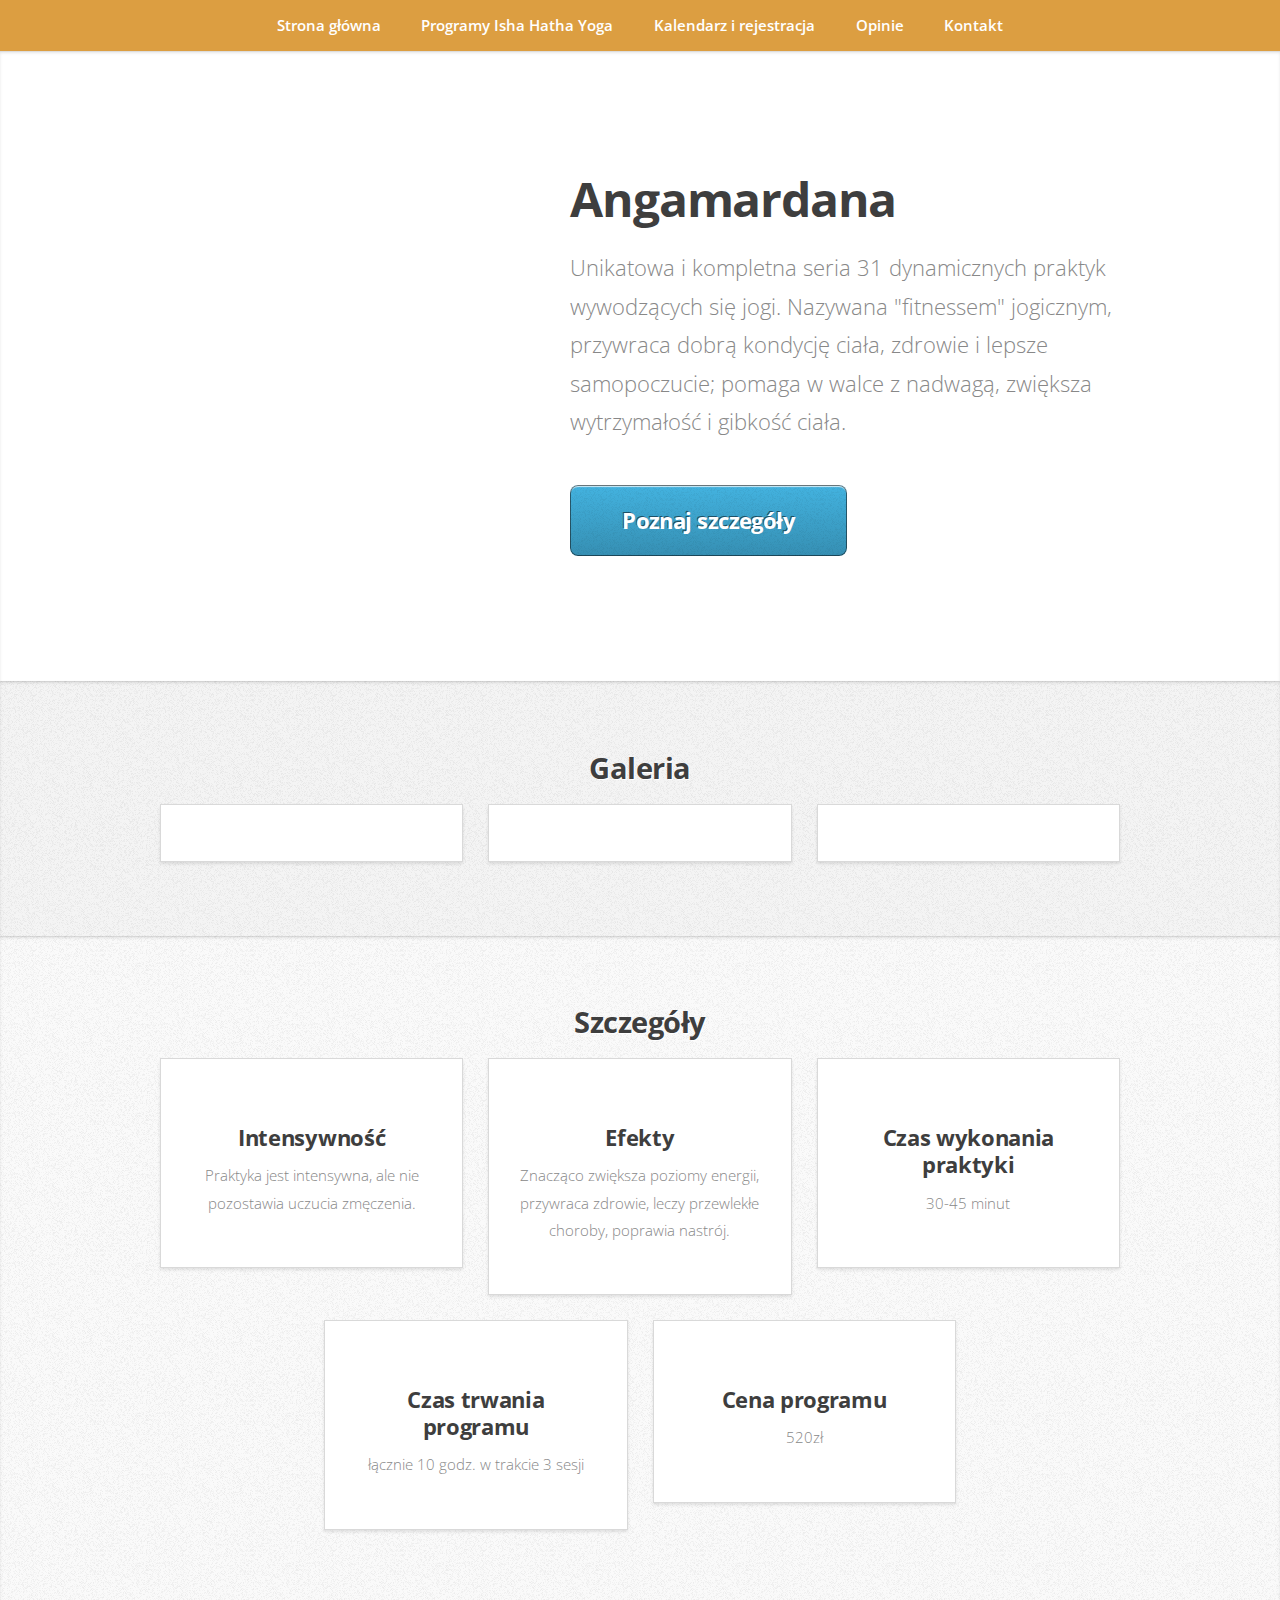
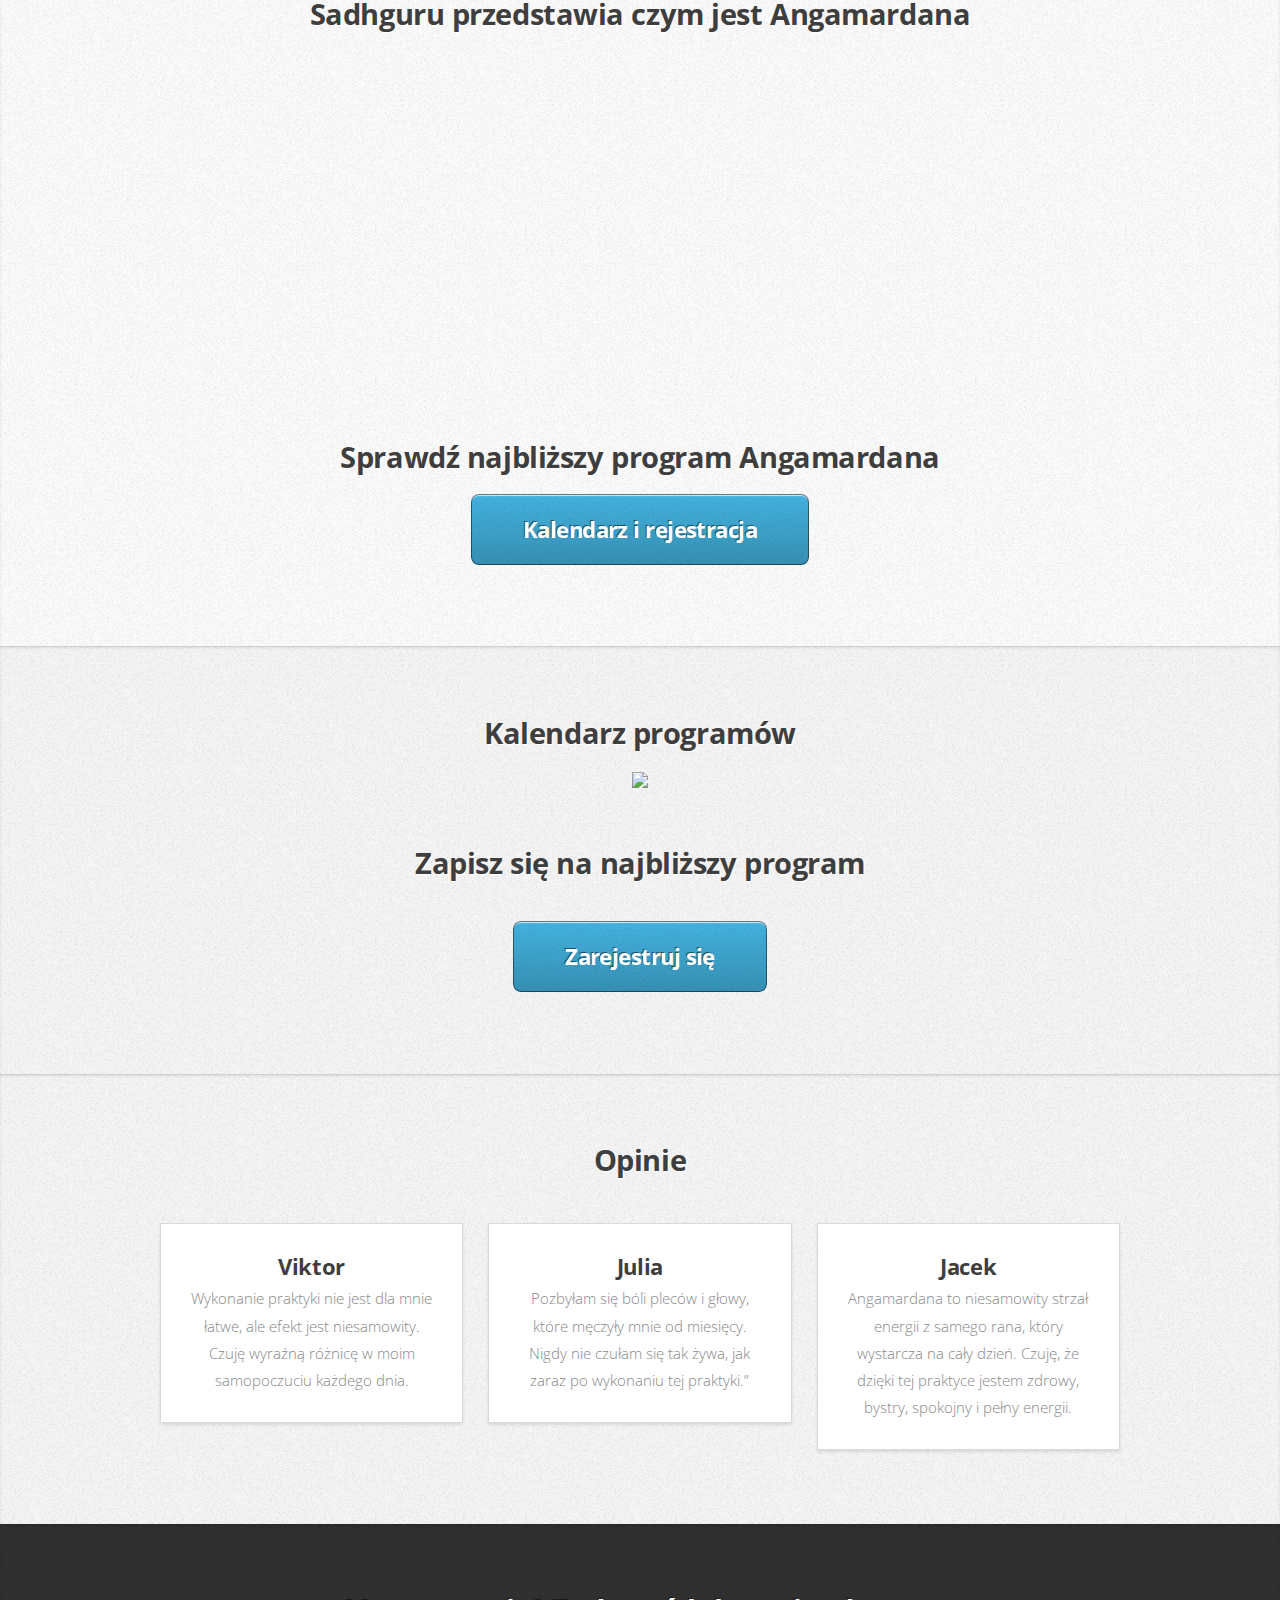
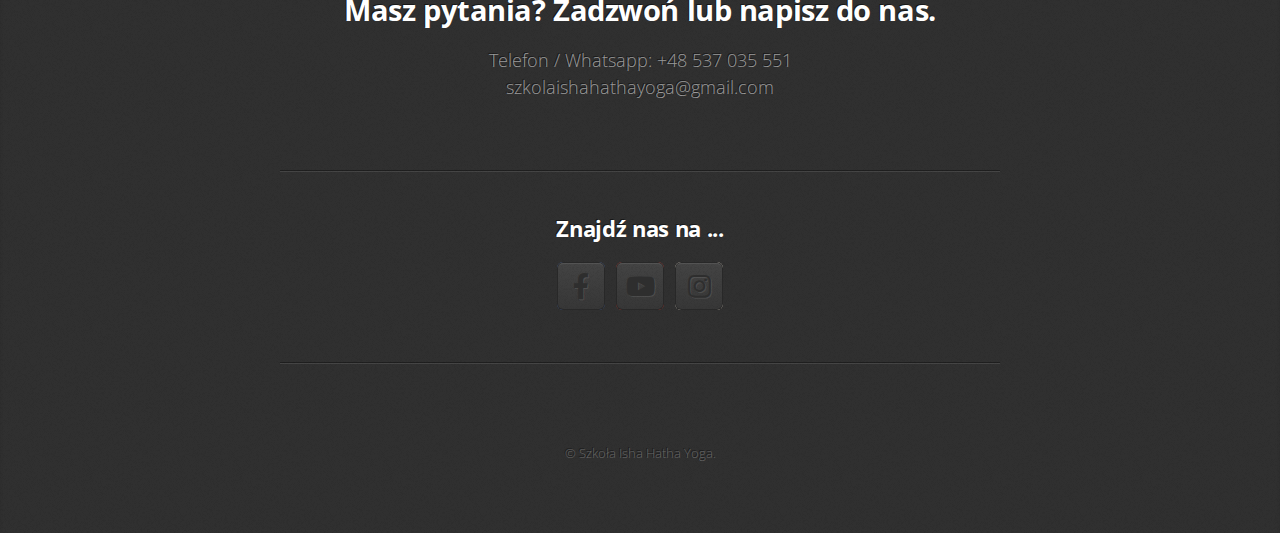
==== commit 7c83c1f6: "new website" ====
--- a/angamardana.html
+++ b/angamardana.html
@@ -17,8 +17,9 @@
 			<nav id="nav">
 				<ul class="container">
 					<li><a href="index.html#top">Strona główna</a></li>
-					<li><a href="index.html#portfoio">Nasze Programy</a></li>
-					<li><a href="index.html#calendar">Kalendarz i Rejestracja</a></li>
+					<li><a href="index.html#portfolio">Programy Isha Hatha Yoga</a></li>
+					<li><a href="#calendar">Kalendarz i rejestracja</a></li>
+					<li><a href="#review">Opinie</a></li>
 					<li><a href="#contact">Kontakt</a></li>
 				</ul>
 			</nav>
@@ -35,88 +36,105 @@
 								<h1><strong>Angamardana</strong></h1>
 							</header>
 							<p>Unikatowa i kompletna seria 31 dynamicznych praktyk wywodzących się jogi. Nazywana "fitnessem" jogicznym, przywraca dobrą kondycję ciała, zdrowie i lepsze samopoczucie; pomaga w walce z nadwagą, zwiększa wytrzymałość i gibkość ciała.</p>
-							<a href="index.html#portfolio" class="button large scrolly">Powrót do wszystkich programów</a>
+							<a href="#details" class="button large scrolly">Poznaj szczegóły</a>
 						</div>
 					</div>
 				</div>
 			</article>
 
+		<!-- Galeria -->
+		<article id="gallery" class="wrapper style3">
+			<div class="container">
+				<h2>Galeria</h2>
+				<div class="row">
+					<div class="col-4 col-6-medium col-12-small">
+						<article class="box style2">
+							<p class="image featured"><img src="images/angamardana-1.jpg" alt="" /></p>
+						</article>
+					</div>
+					<div class="col-4 col-6-medium col-12-small">
+						<article class="box style2">
+							<p class="image featured"><img src="images/angamardana-2.jpg" alt="" /></p>
+						</article>
+					</div>
+					<div class="col-4 col-6-medium col-12-small">
+						<article class="box style2">
+							<p class="image featured"><img src="images/angamardana-3.jpg" alt="" /></p>
+						</article>
+					</div>
+				</div>
+			</div>
+		</article>
+
 		<!-- Work -->
-		<article id="angamardana" class="wrapper style2">
+		<article id="details" class="wrapper style2">
 			<div class="container">
 				<header>
 					<h2>Szczegóły</h2>
-					<br />
 				</header>
 				<div class="row aln-center">
 					<div class="col-4 col-6-medium col-12-small">
 						<section class="box style1">
-							<span class="icon featured fa-thumbs-up"></span>
+							<span class="icon featured"></span>
 							<h3>Intensywność</h3>
 							<p>Praktyka jest intensywna, ale nie pozostawia uczucia zmęczenia.</p>
 						</section>
 					</div>
 					<div class="col-4 col-6-medium col-12-small">
 						<section class="box style1">
-							<span class="icon solid featured fa-camera-retro"></span>
+							<span class="icon solid featured"></span>
 							<h3>Efekty</h3>
 							<p>Znacząco zwiększa poziomy energii, przywraca zdrowie, leczy przewlekłe choroby, poprawia nastrój.</p>
 						</section>
 					</div>
 					<div class="col-4 col-6-medium col-12-small">
 						<section class="box style1">
-							<span class="icon featured fa-comments"></span>
+							<span class="icon featured"></span>
 							<h3>Czas wykonania praktyki</h3>
 							<p>30-45 minut</p>
 						</section>
 					</div>
 					<div class="col-4 col-6-medium col-12-small">
 						<section class="box style1">
-							<span class="icon solid featured fa-camera-retro"></span>
+							<span class="icon solid featured"></span>
 							<h3>Czas trwania programu</h3>
 							<p>łącznie 10 godz. w trakcie 3 sesji</p>
 						</section>
 					</div>
 					<div class="col-4 col-6-medium col-12-small">
 						<section class="box style1">
-							<span class="icon featured fa-comments"></span>
+							<span class="icon featured"></span>
 							<h3>Cena programu</h3>
 							<p>520zł</p>
 						</section>
 					</div>
 				</div>
 				<footer>
-					<br />
-					<h2>Zapisz się na najbliższy program Angamardana</h2>
+					<br/>
+					<h2>Sadhguru przedstawia czym jest Angamardana</h2>
+					<iframe width="560" height="315" src="https://www.youtube.com/embed/9aAzFTQOJJU" title="YouTube video player" frameborder="0" allow="accelerometer; autoplay; clipboard-write; encrypted-media; gyroscope; picture-in-picture" allowfullscreen></iframe>
+					<br/>
+					<br/>
 					<footer>
-						<a href="https://forms.gle/i4EftbAjTRGSN2Cz6" class="button large scrolly">Zarejestruj się</a>
+						<h2>Sprawdź najbliższy program Angamardana</h2>
+						<a href="#calendar" class="button large scrolly">Kalendarz i rejestracja</a>
 					</footer>
 				</footer>
 			</div>
 		</article>
 
-		<!-- Galeria -->
-		<article id="gallery" class="wrapper style3">
-			<div class="container">
-				<h2>Galeria</h2>
-				<br />
-				<div class="row">
-					<div class="col-4 col-6-medium col-12-small">
-						<article class="box style2">
-							<p class="image featured"><img src="images/angamardana-1.jpg" alt="" /></p>
-						</article>
-					</div>
-					<div class="col-4 col-6-medium col-12-small">
-						<article class="box style2">
-							<p class="image featured"><img src="images/angamardana-2.jpg" alt="" /></p>
-						</article>
-					</div>
-					<div class="col-4 col-6-medium col-12-small">
-						<article class="box style2">
-							<p class="image featured"><img src="images/angamardana-3.jpg" alt="" /></p>
-						</article>
-					</div>
-				</div>
+		<!-- Kalendarz -->
+		<article id="calendar" class="wrapper style3">
+			<div class="container">
+				<h2>Kalendarz programów</h2>
+				<img src="images/kalendarz-10.jpg"/>
+				<br />
+				<br />
+				<br />
+				<h2>Zapisz się na najbliższy program</h2>
+				<footer>
+					<a href="https://forms.gle/i4EftbAjTRGSN2Cz6" class="button large scrolly">Zarejestruj się</a>
+				</footer>
 			</div>
 		</article>
 
@@ -129,19 +147,19 @@
 					<div class="col-4 col-6-medium col-12-small">
 						<article class="box style2">
 							<h3>Viktor</h3>
-							<p>Intensywny fitness jogiczny przynoszący sprawność ciała, bystrość umysłu i zdrowie.</p>
+							<p>Wykonanie praktyki nie jest dla mnie łatwe, ale efekt jest niesamowity. Czuję wyraźną różnicę w moim samopoczuciu każdego dnia.</p>
 						</article>
 					</div>
 					<div class="col-4 col-6-medium col-12-small">
 						<article class="box style2">
 							<h3>Julia</h3>
-							<p>Słowo Asana dosłownie oznacza “pozycję”.</p>
+							<p>Pozbyłam się bóli pleców i głowy, które męczyły mnie od miesięcy. Nigdy nie czułam się tak żywa, jak zaraz po wykonaniu tej praktyki.”</p>
 						</article>
 					</div>
 					<div class="col-4 col-6-medium col-12-small">
 						<article class="box style2">
 							<h3>Jacek</h3>
-							<p>Wow.</p>
+							<p>Angamardana to niesamowity strzał energii z samego rana, który wystarcza na cały dzień. Czuję, że dzięki tej praktyce jestem zdrowy, bystry, spokojny i pełny energii.</p>
 						</article>
 					</div>
 				</div>
--- a/assets/css/main.css
+++ b/assets/css/main.css
@@ -2036,7 +2036,7 @@
 /* Nav */
 
 	#nav {
-		background-color: #282828;
+		background-color: #DC9E41;
 		text-align: center;
 		position: fixed;
 		left: 0;
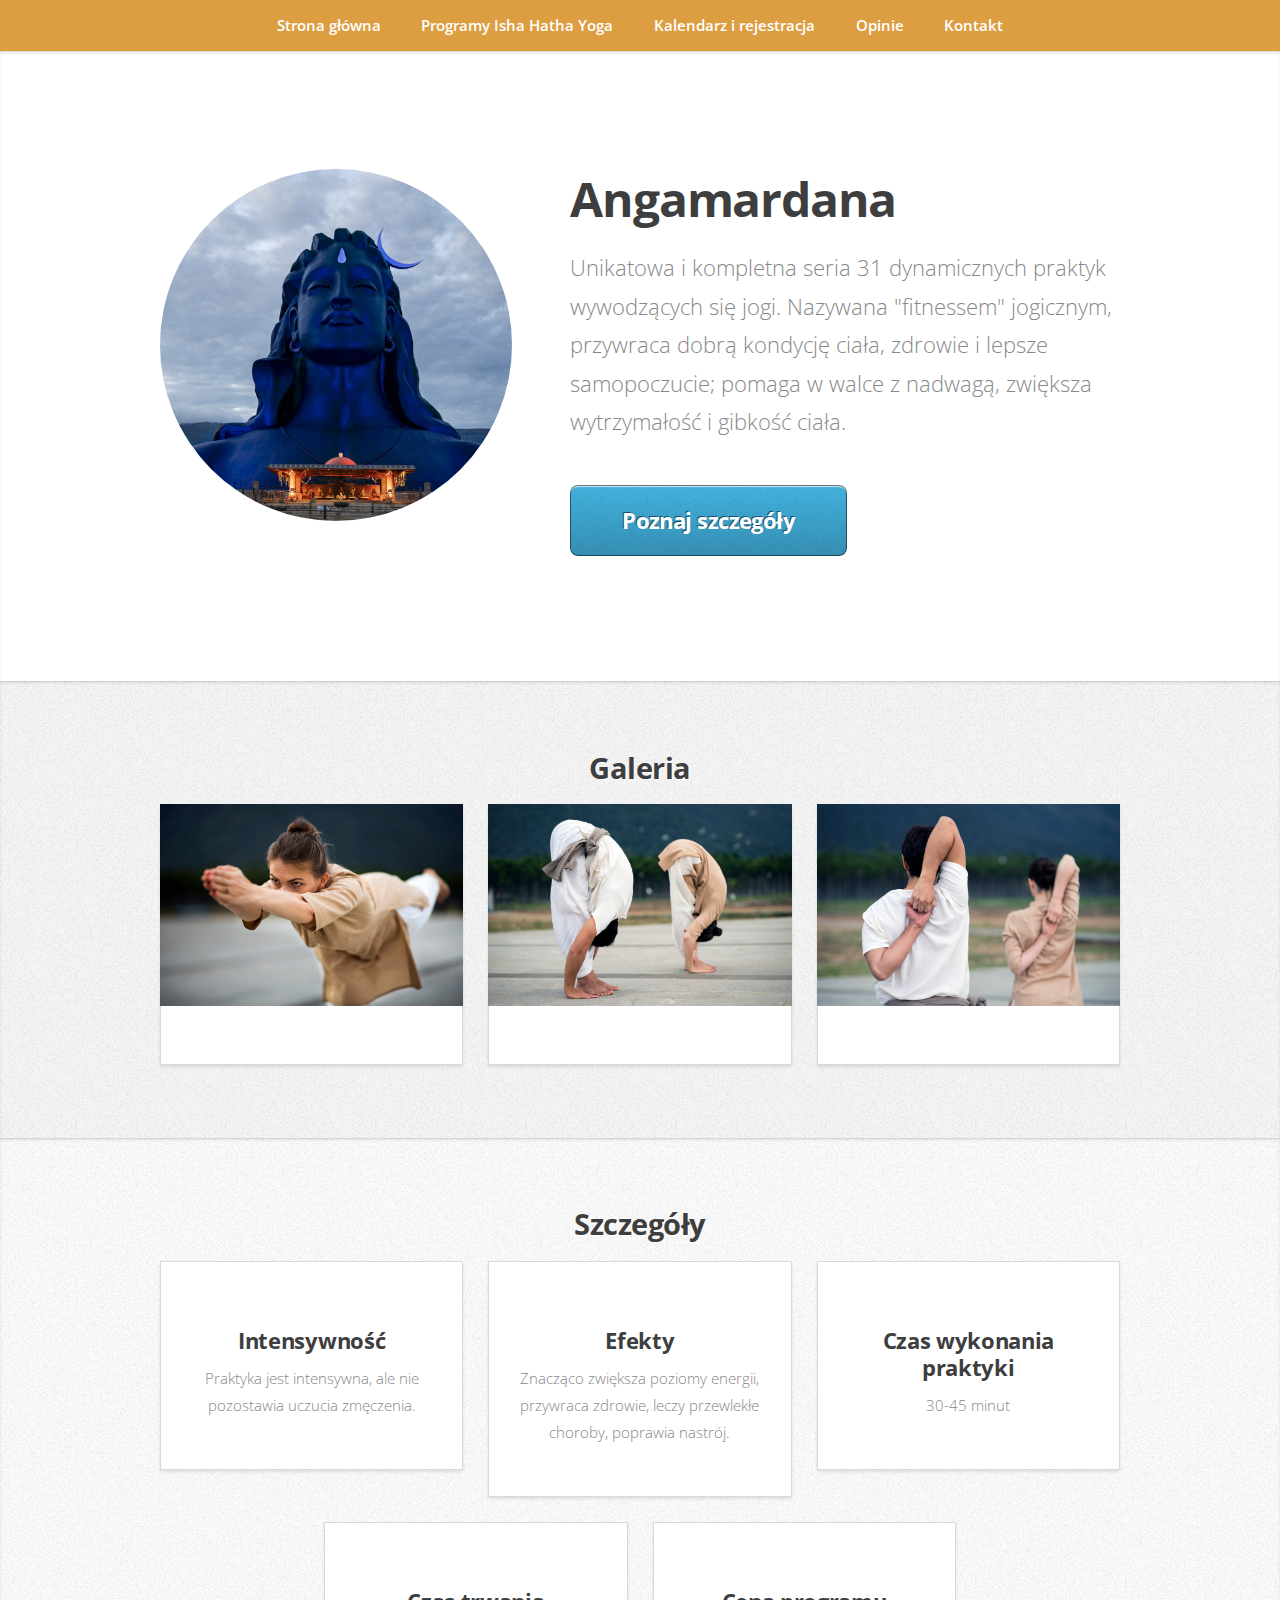
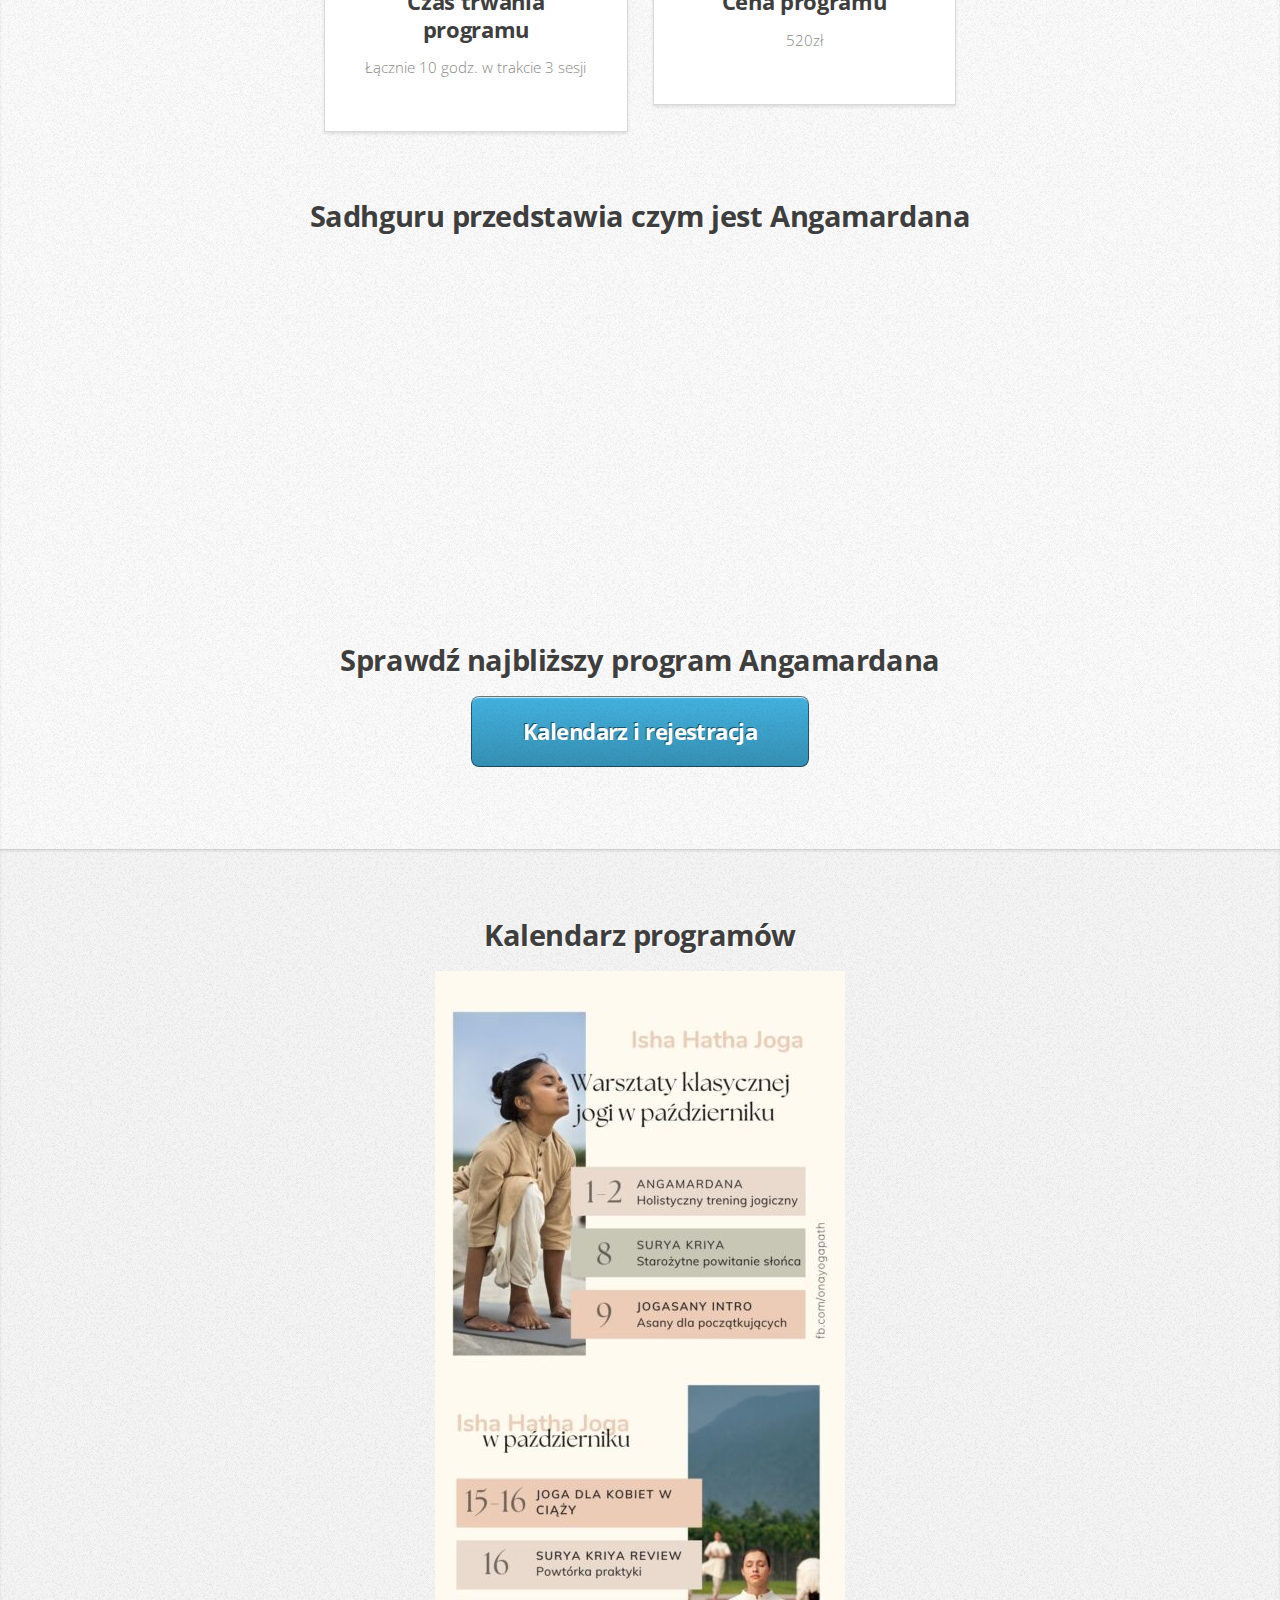
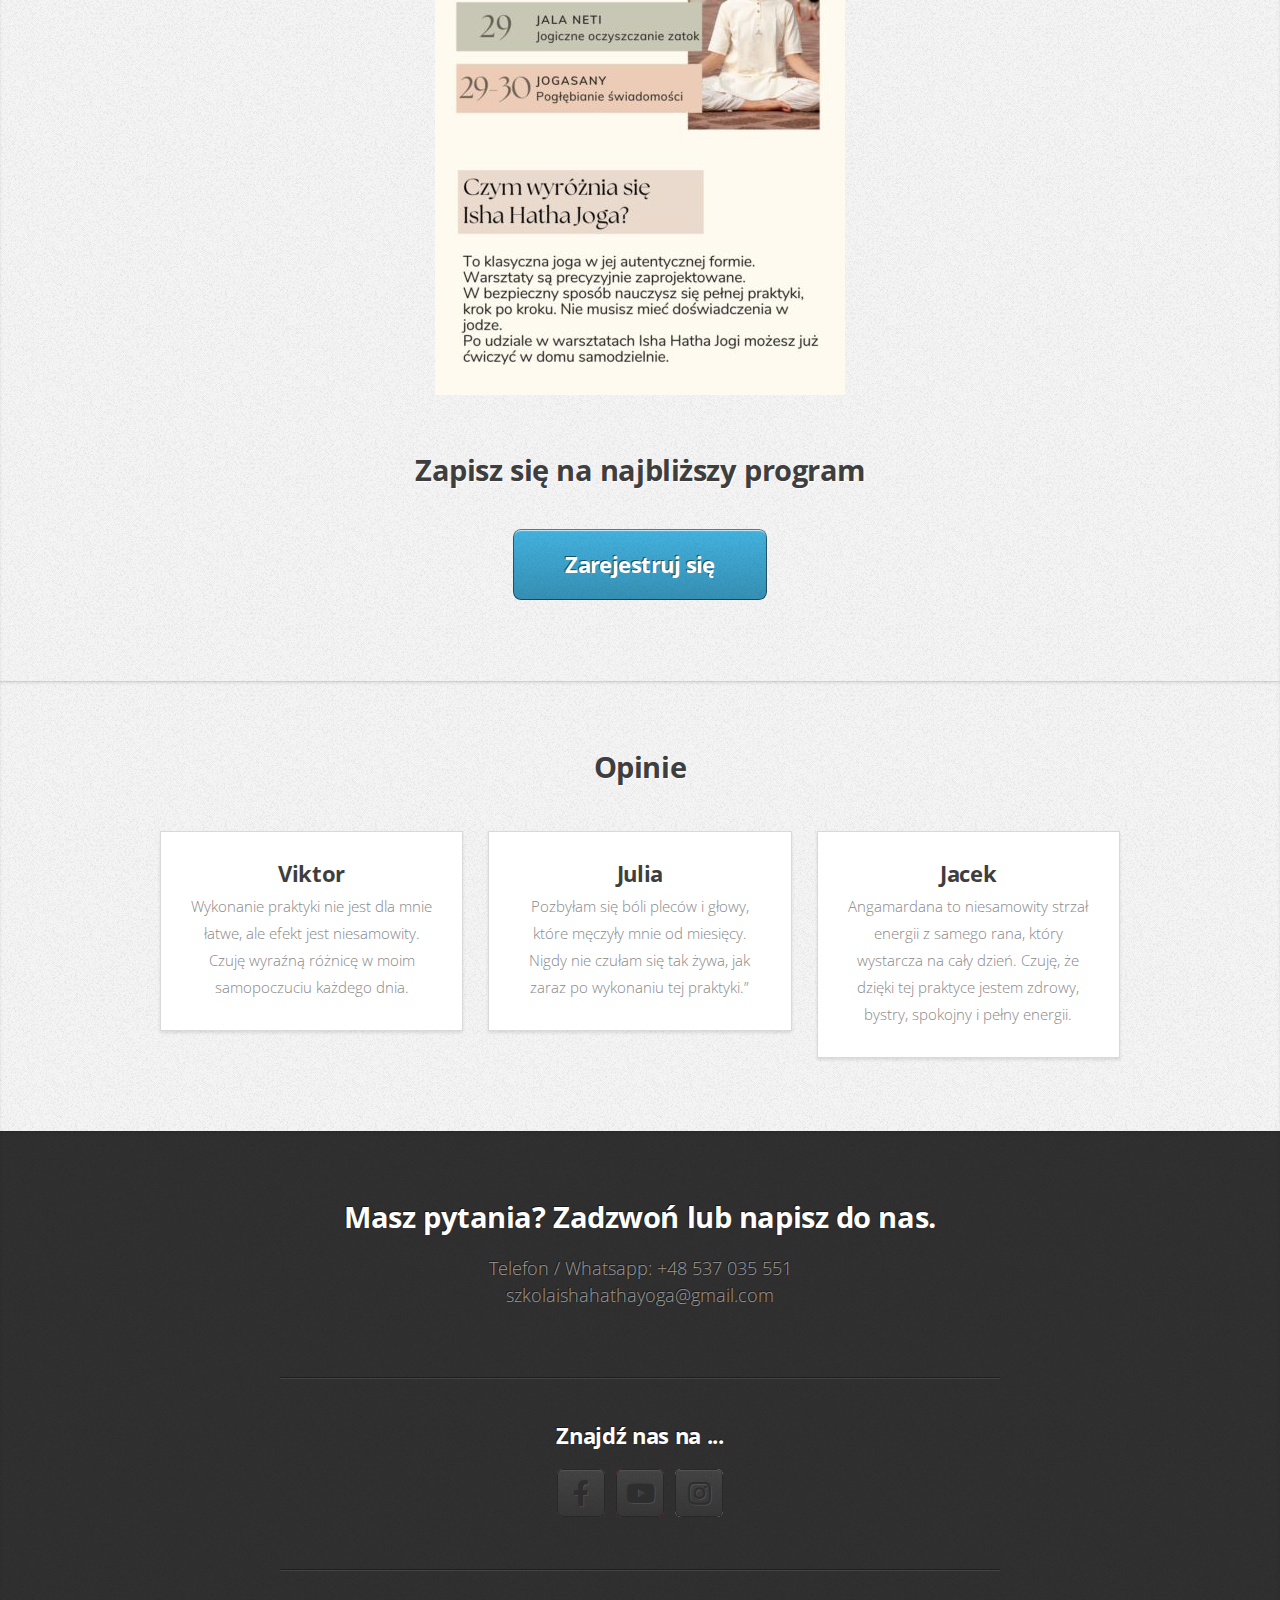
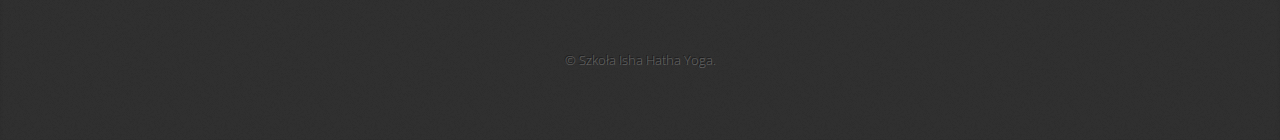
==== commit 7418c701: "poprawa literówki" ====
--- a/angamardana.html
+++ b/angamardana.html
@@ -98,7 +98,7 @@
 						<section class="box style1">
 							<span class="icon solid featured"></span>
 							<h3>Czas trwania programu</h3>
-							<p>łącznie 10 godz. w trakcie 3 sesji</p>
+							<p>Łącznie 10 godz. w trakcie 3 sesji</p>
 						</section>
 					</div>
 					<div class="col-4 col-6-medium col-12-small">
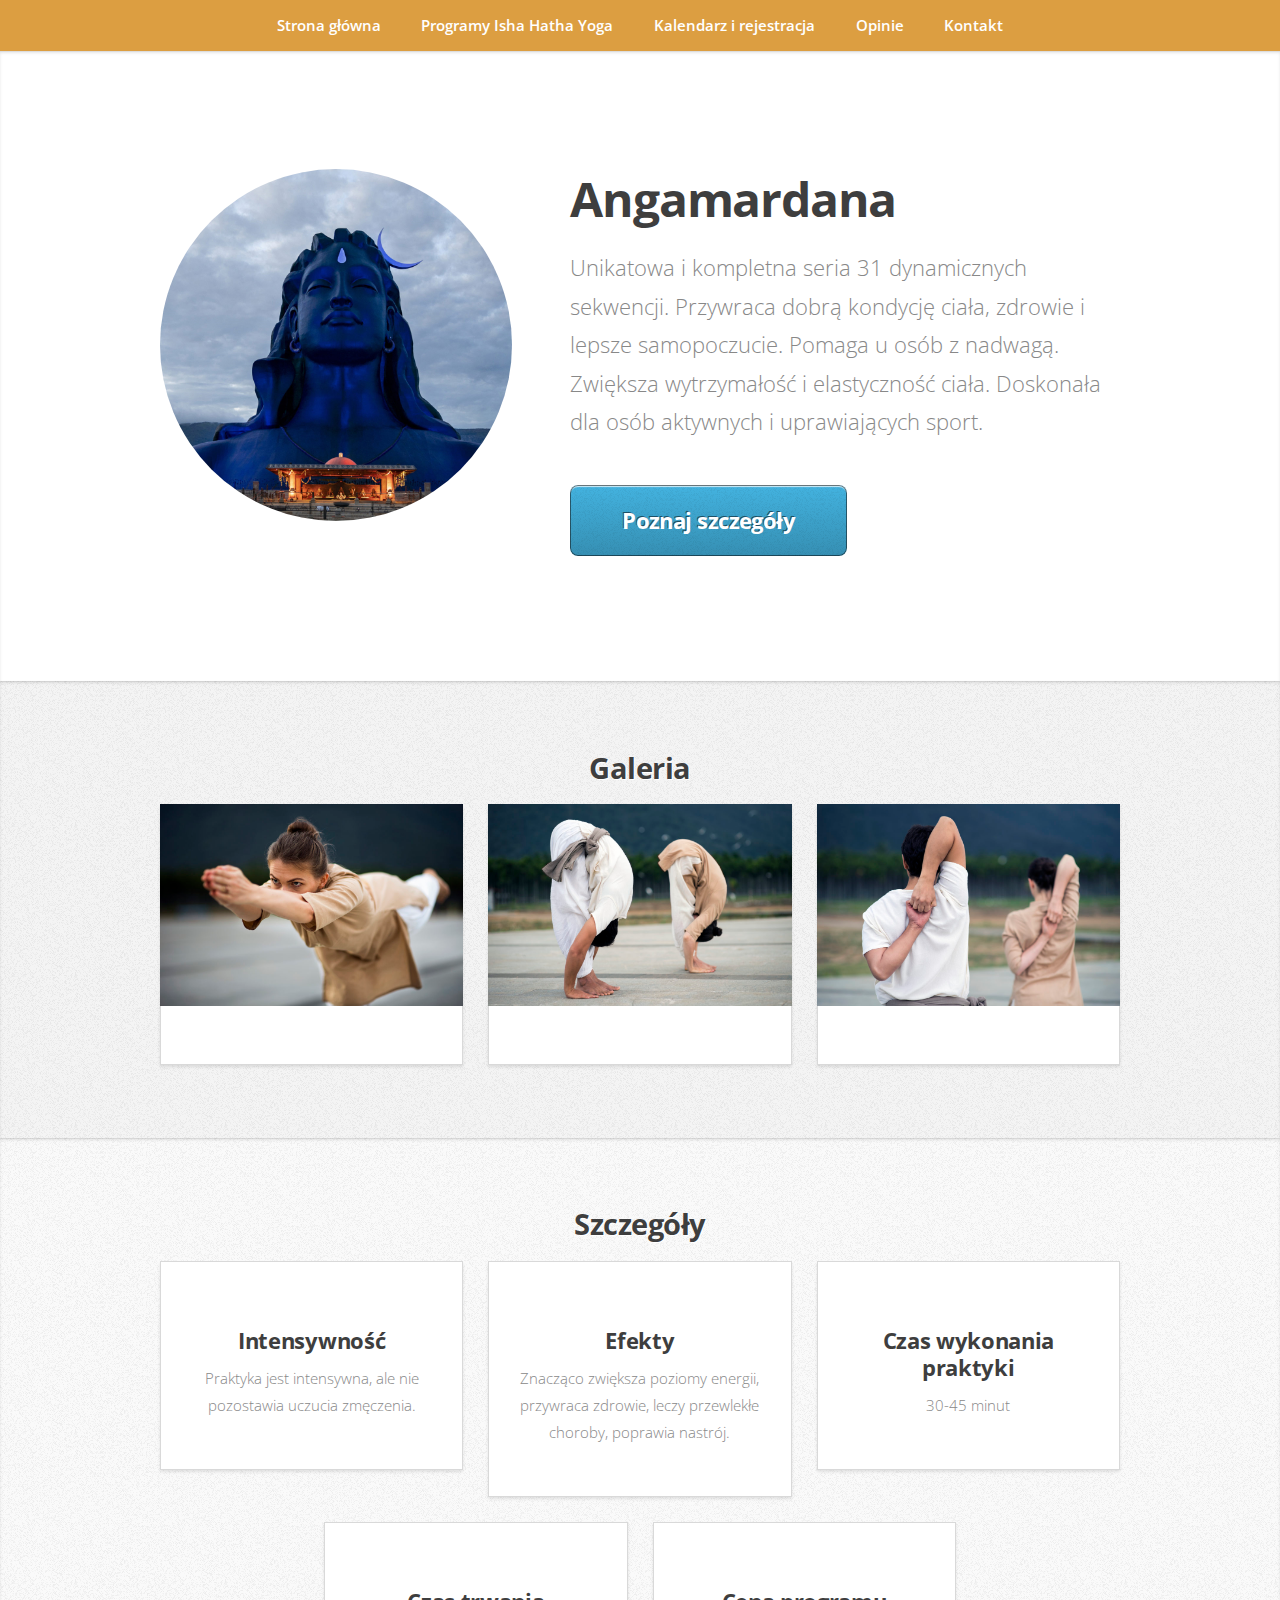
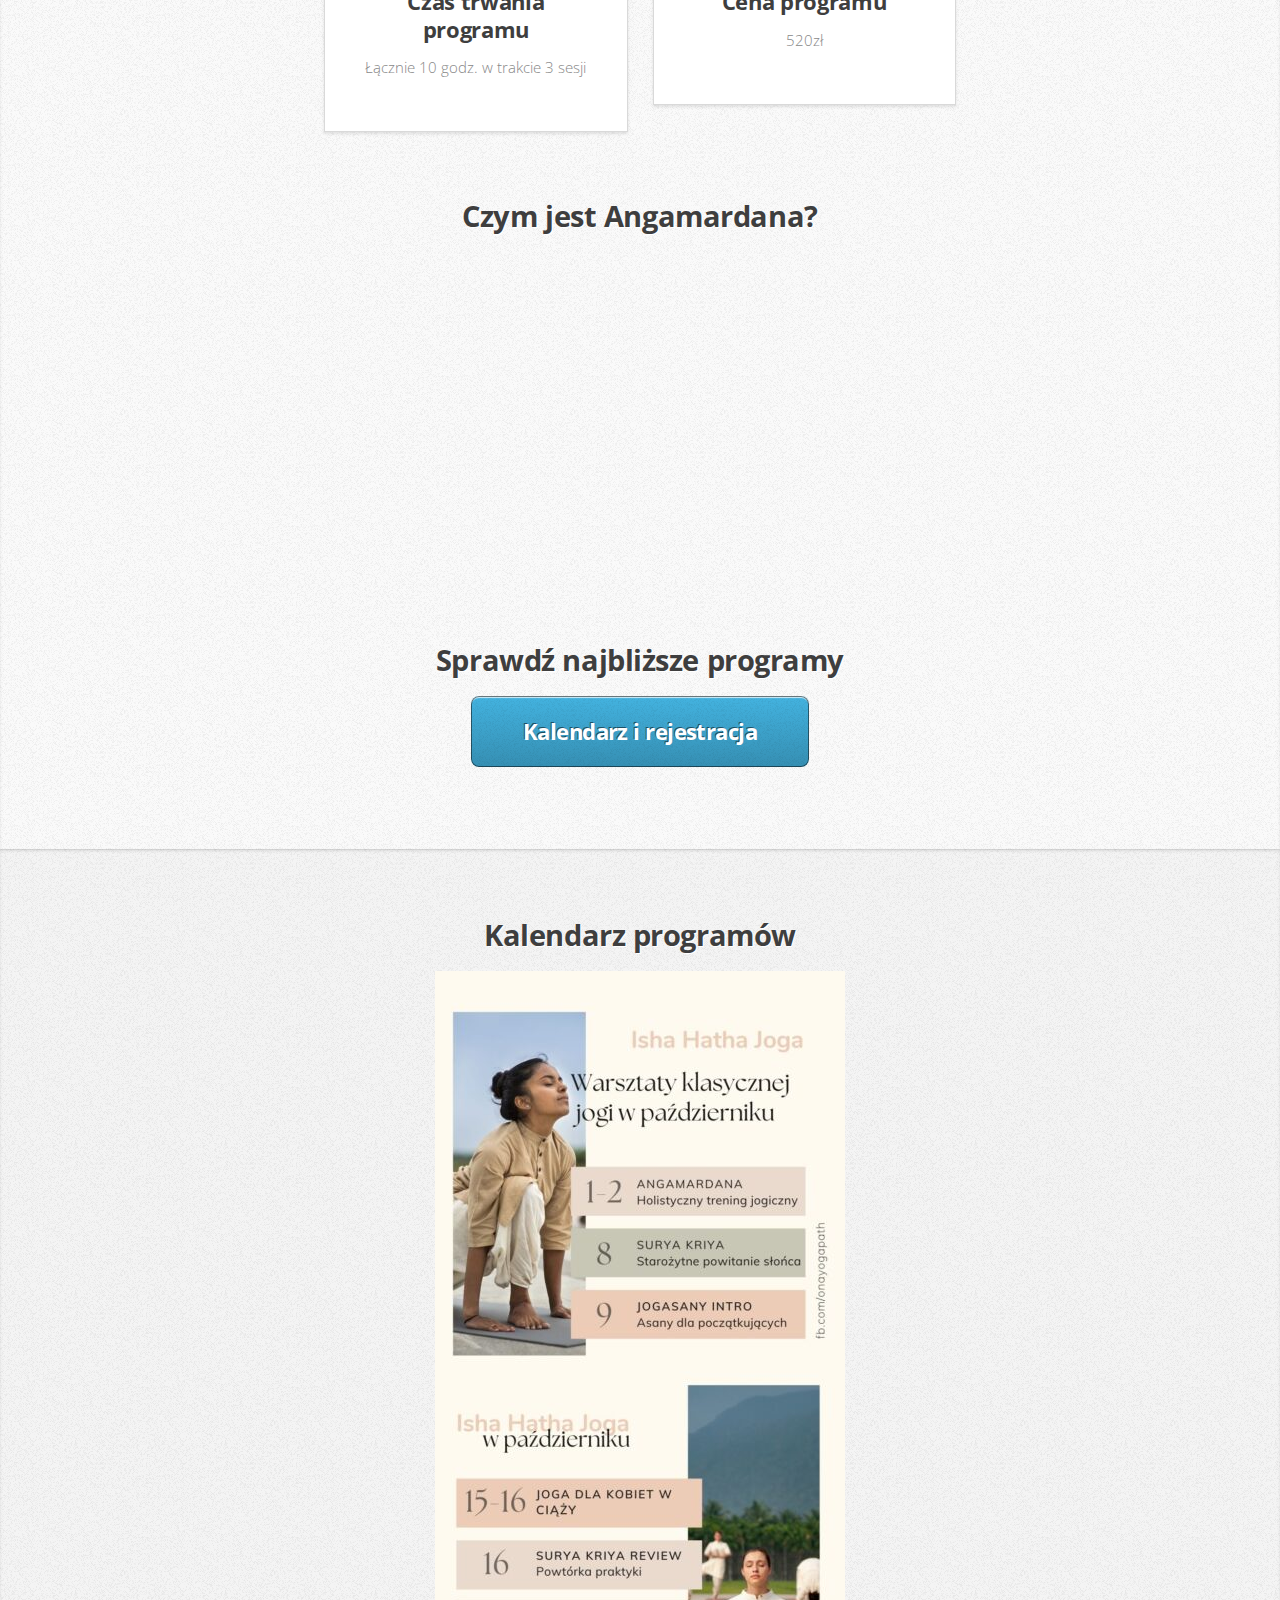
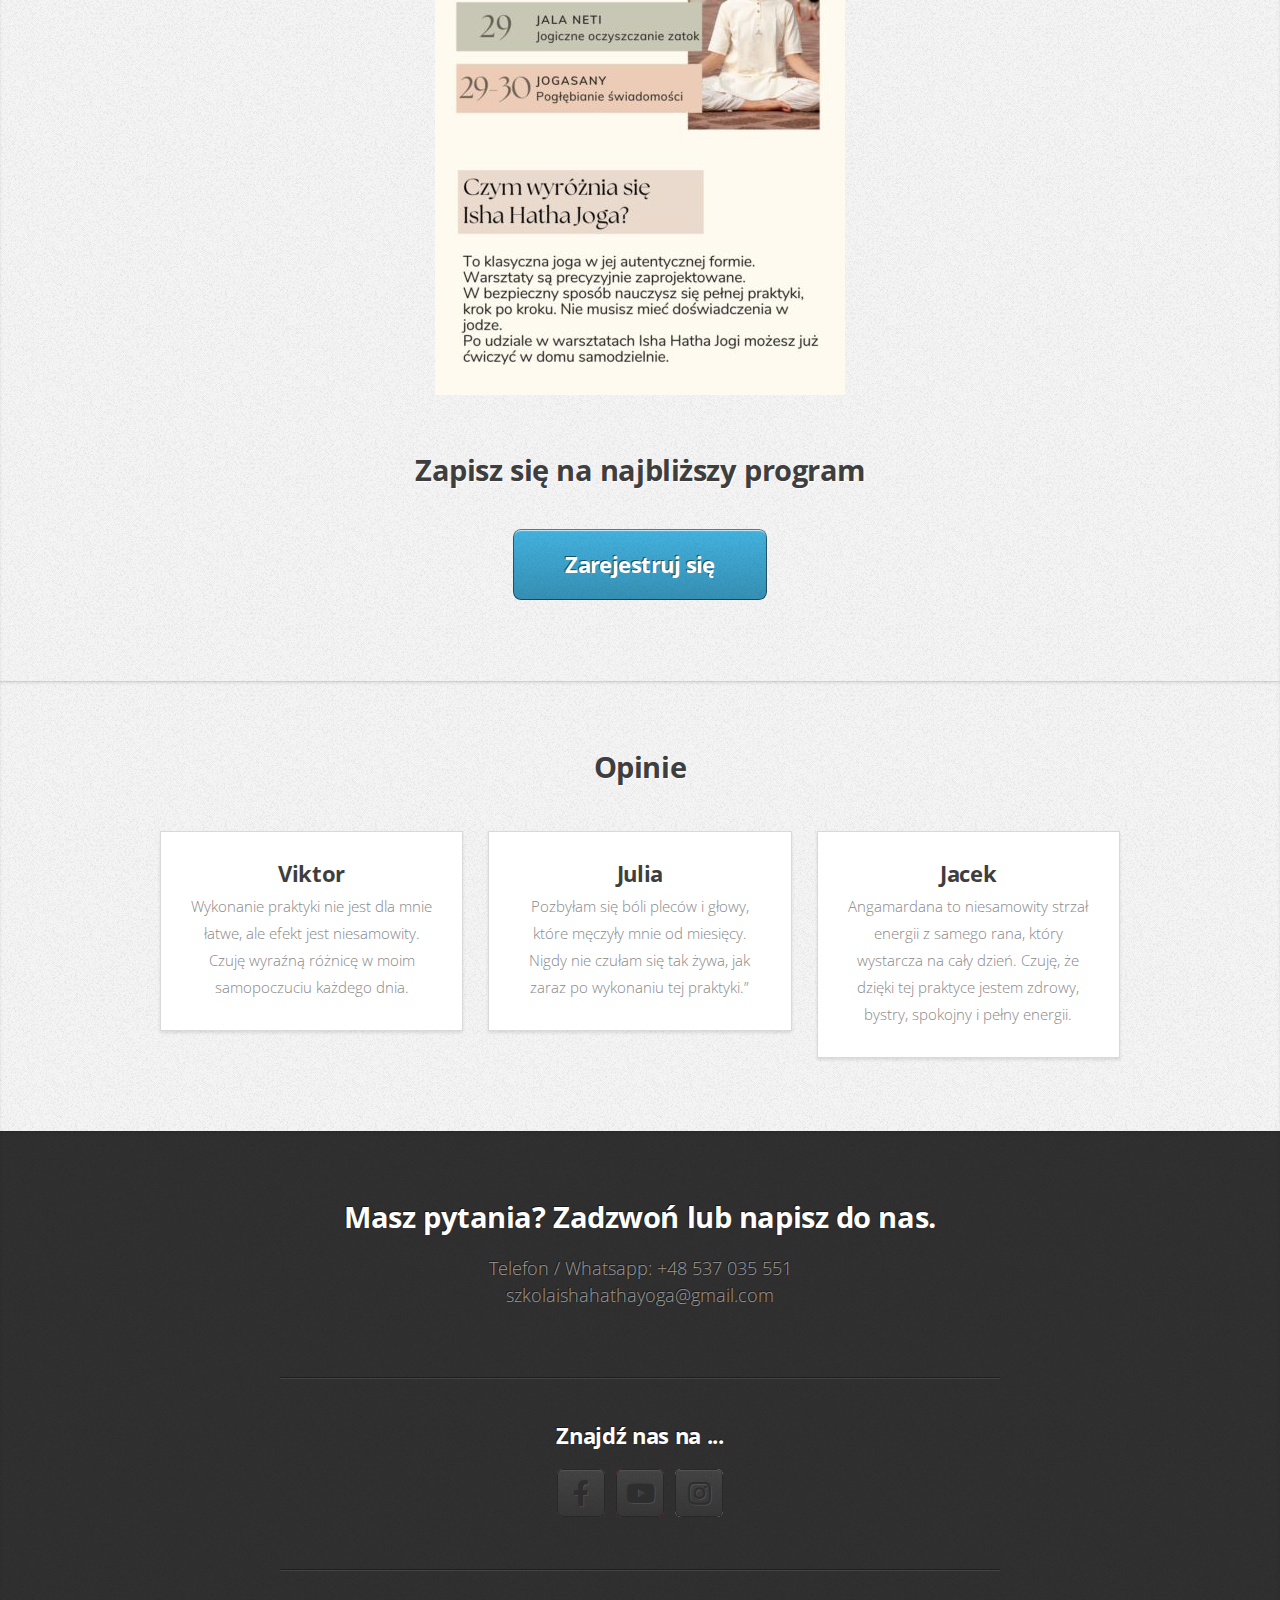
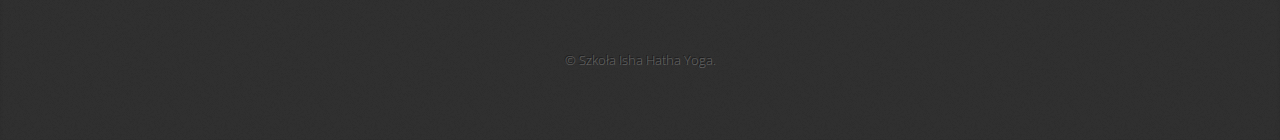
==== commit a7169dc4: "update website" ====
--- a/angamardana.html
+++ b/angamardana.html
@@ -35,7 +35,7 @@
 							<header>
 								<h1><strong>Angamardana</strong></h1>
 							</header>
-							<p>Unikatowa i kompletna seria 31 dynamicznych praktyk wywodzących się jogi. Nazywana "fitnessem" jogicznym, przywraca dobrą kondycję ciała, zdrowie i lepsze samopoczucie; pomaga w walce z nadwagą, zwiększa wytrzymałość i gibkość ciała.</p>
+							<p>Unikatowa i kompletna seria 31 dynamicznych sekwencji. Przywraca dobrą kondycję ciała, zdrowie i lepsze samopoczucie. Pomaga u osób z nadwagą. Zwiększa wytrzymałość i elastyczność ciała. Doskonała dla osób aktywnych i uprawiających sport.</p>
 							<a href="#details" class="button large scrolly">Poznaj szczegóły</a>
 						</div>
 					</div>
@@ -66,7 +66,7 @@
 			</div>
 		</article>
 
-		<!-- Work -->
+		<!-- Szczegóły -->
 		<article id="details" class="wrapper style2">
 			<div class="container">
 				<header>
@@ -111,12 +111,12 @@
 				</div>
 				<footer>
 					<br/>
-					<h2>Sadhguru przedstawia czym jest Angamardana</h2>
+					<h2>Czym jest Angamardana?</h2>
 					<iframe width="560" height="315" src="https://www.youtube.com/embed/9aAzFTQOJJU" title="YouTube video player" frameborder="0" allow="accelerometer; autoplay; clipboard-write; encrypted-media; gyroscope; picture-in-picture" allowfullscreen></iframe>
 					<br/>
 					<br/>
 					<footer>
-						<h2>Sprawdź najbliższy program Angamardana</h2>
+						<h2>Sprawdź najbliższe programy</h2>
 						<a href="#calendar" class="button large scrolly">Kalendarz i rejestracja</a>
 					</footer>
 				</footer>
@@ -133,7 +133,7 @@
 				<br />
 				<h2>Zapisz się na najbliższy program</h2>
 				<footer>
-					<a href="https://forms.gle/i4EftbAjTRGSN2Cz6" class="button large scrolly">Zarejestruj się</a>
+					<a href="https://forms.gle/i4EftbAjTRGSN2Cz6" class="button large scrolly" target="_blank">Zarejestruj się</a>
 				</footer>
 			</div>
 		</article>
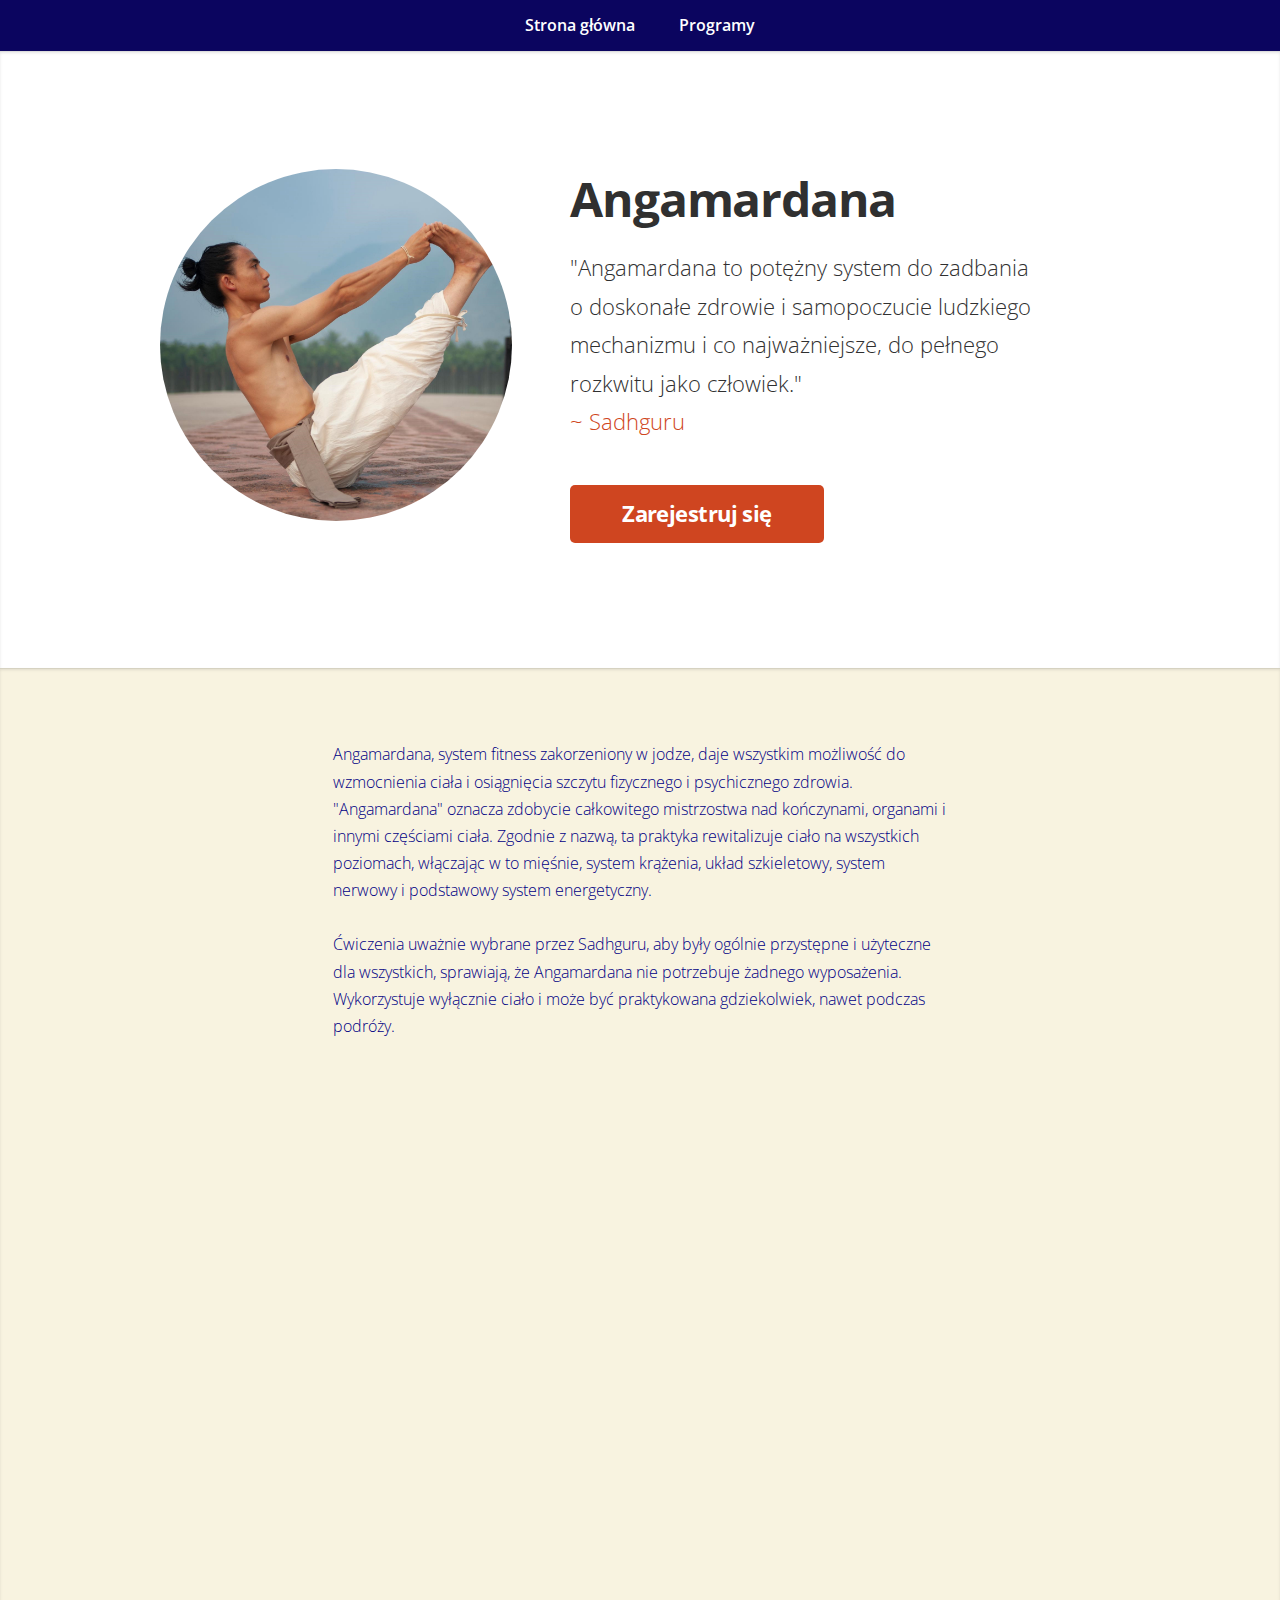
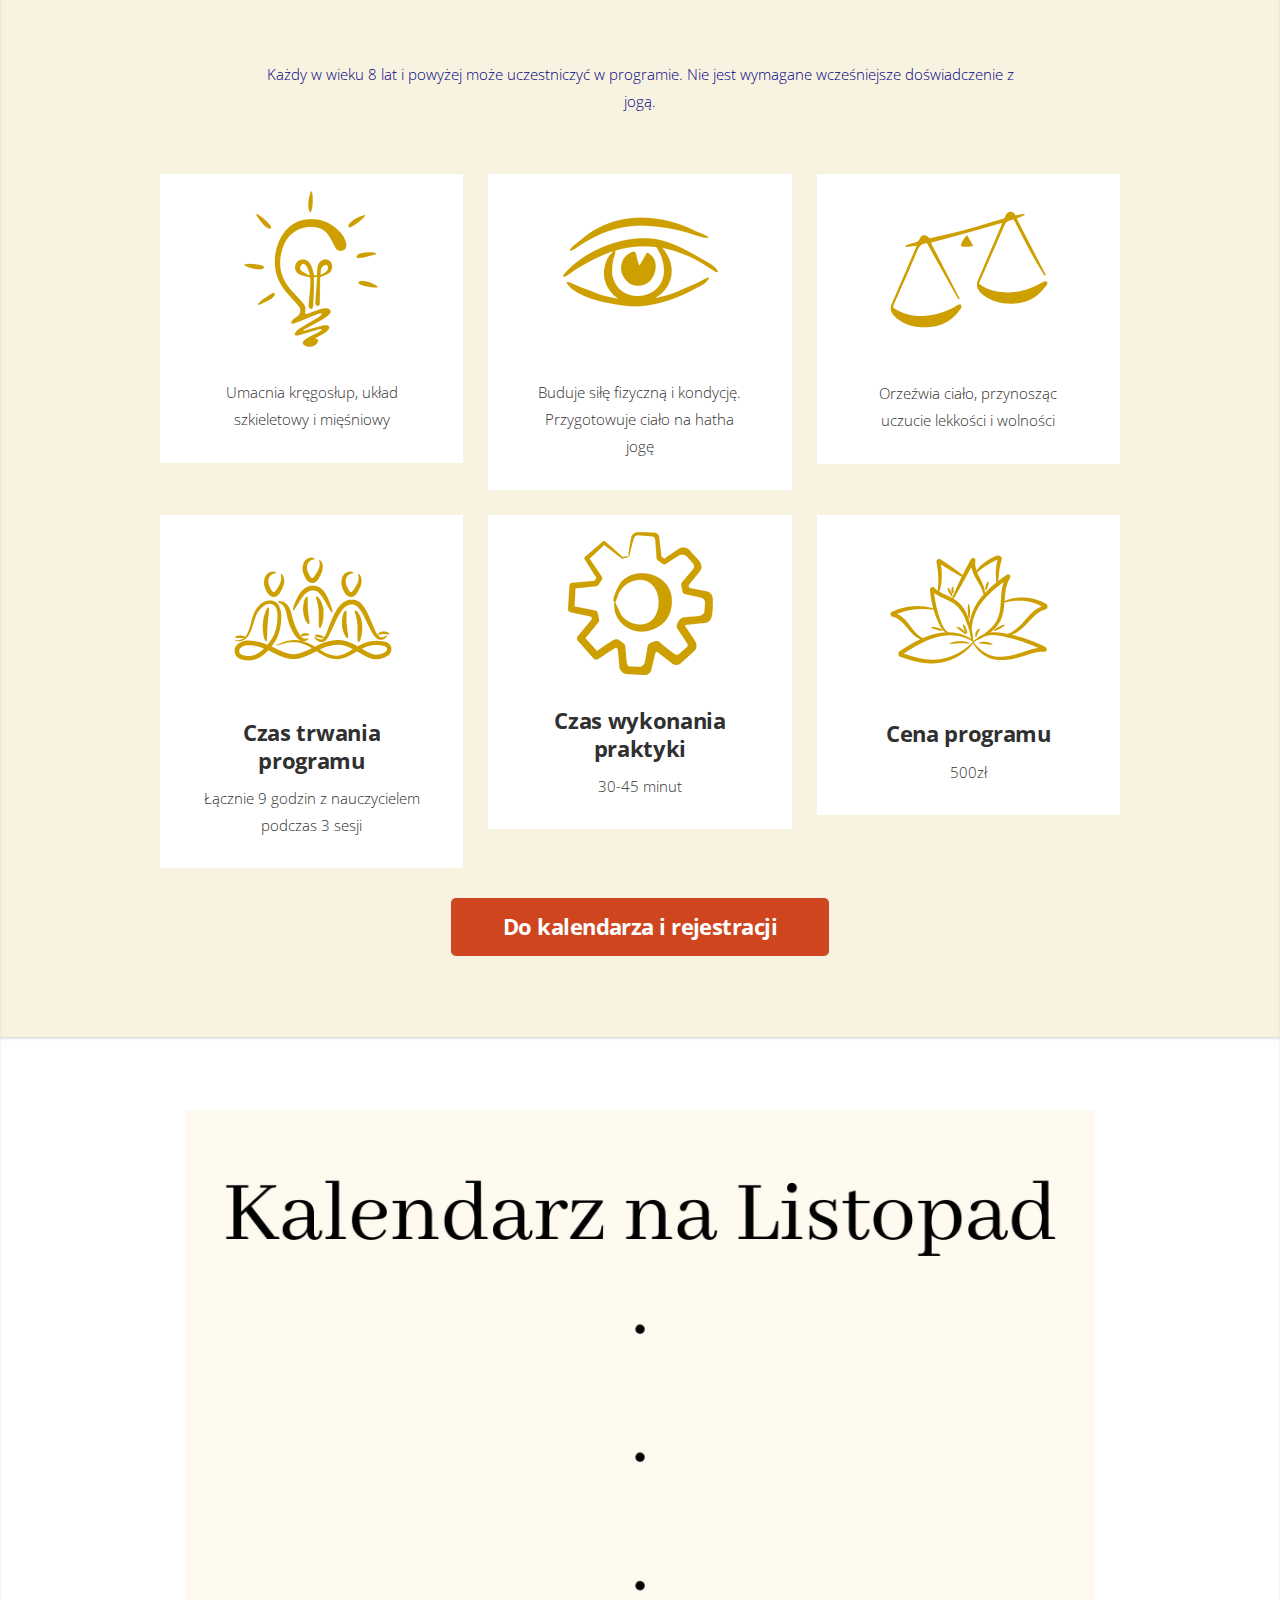
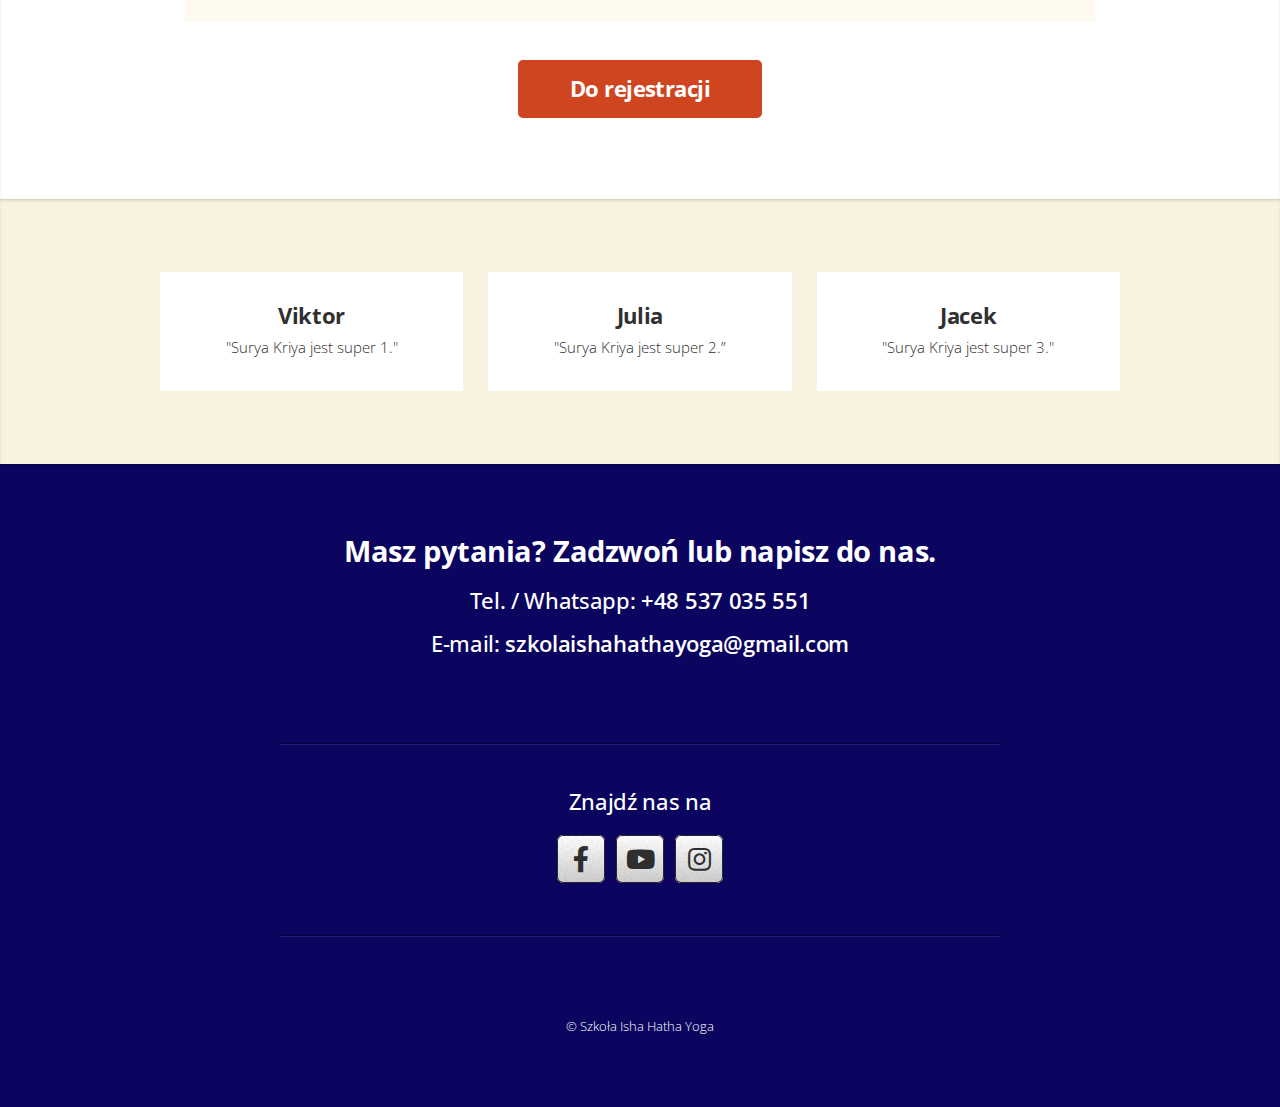
==== commit 49535eb0: "translation and new pictures" ====
--- a/angamardana.html
+++ b/angamardana.html
@@ -16,11 +16,8 @@
 		<!-- Nav -->
 			<nav id="nav">
 				<ul class="container">
-					<li><a href="index.html#top">Strona główna</a></li>
-					<li><a href="index.html#portfolio">Programy Isha Hatha Yoga</a></li>
-					<li><a href="#calendar">Kalendarz i rejestracja</a></li>
-					<li><a href="#review">Opinie</a></li>
-					<li><a href="#contact">Kontakt</a></li>
+					<li><a href="index.html">Strona główna</a></li>
+					<li><a href="index.html#portfolio">Programy</a></li>
 				</ul>
 			</nav>
 
@@ -29,150 +26,178 @@
 				<div class="container">
 					<div class="row">
 						<div class="col-4 col-5-large col-12-medium">
-							<span class="image fit"><img src="images/main_logo-1.jpg" alt="" /></span>
+							<span class="image fit"><img src="images/angamardana-square.jpg" alt="" /></span>
 						</div>
 						<div class="col-8 col-7-large col-12-medium">
 							<header>
 								<h1><strong>Angamardana</strong></h1>
 							</header>
-							<p>Unikatowa i kompletna seria 31 dynamicznych sekwencji. Przywraca dobrą kondycję ciała, zdrowie i lepsze samopoczucie. Pomaga u osób z nadwagą. Zwiększa wytrzymałość i elastyczność ciała. Doskonała dla osób aktywnych i uprawiających sport.</p>
-							<a href="#details" class="button large scrolly">Poznaj szczegóły</a>
+<!--							"Angamardana is a powerful system to bring the human mechanism to ultimate health and wellbeing, and above all, to blossom into a full-fledged human being." - Sadhguru-->
+							<p>"Angamardana to potężny system do zadbania<br> o doskonałe zdrowie i samopoczucie ludzkiego mechanizmu i co najważniejsze, do pełnego rozkwitu jako człowiek."<br/><a href="https://isha.sadhguru.org/uk/en" target="_blank">~ Sadhguru</a></p>
+							<a href="#calendar" class="button large scrolly">Zarejestruj się</a>
 						</div>
 					</div>
 				</div>
 			</article>
 
-		<!-- Galeria -->
-		<article id="gallery" class="wrapper style3">
+		<!-- Szczegóły -->
+		<article id="details" class="wrapper style3">
 			<div class="container">
-				<h2>Galeria</h2>
-				<div class="row">
-					<div class="col-4 col-6-medium col-12-small">
-						<article class="box style2">
-							<p class="image featured"><img src="images/angamardana-1.jpg" alt="" /></p>
-						</article>
-					</div>
-					<div class="col-4 col-6-medium col-12-small">
-						<article class="box style2">
-							<p class="image featured"><img src="images/angamardana-2.jpg" alt="" /></p>
-						</article>
-					</div>
-					<div class="col-4 col-6-medium col-12-small">
-						<article class="box style2">
-							<p class="image featured"><img src="images/angamardana-3.jpg" alt="" /></p>
-						</article>
-					</div>
-				</div>
-			</div>
-		</article>
-
-		<!-- Szczegóły -->
-		<article id="details" class="wrapper style2">
+				<div id="practice-introduction" class="little-space-bottom">
+<!--					<p>-->
+<!--						Angamardana, a fitness system rooted in yoga, offers everyone the opportunity to invigorate the body and reach peak physical and mental health. “Angamardana” means gaining complete mastery over the limbs, organs, and other parts of the body. True to its name, this practice revitalizes the body on all levels including the muscles, circulatory system, skeletal structure, nervous system, and the basic energy system.-->
+<!--						With exercises carefully selected by Sadhguru to be of universal appeal and application, Angamardana needs no fitness equipment. It uses only the body and can be practiced anywhere, even during travel.-->
+<!--					</p>-->
+					<p>
+						Angamardana, system fitness zakorzeniony w jodze, daje wszystkim możliwość do wzmocnienia ciała i osiągnięcia szczytu fizycznego i psychicznego zdrowia. "Angamardana" oznacza zdobycie całkowitego mistrzostwa nad kończynami, organami i innymi częściami ciała. Zgodnie z nazwą, ta praktyka rewitalizuje ciało na wszystkich poziomach, włączając w to mięśnie, system krążenia, układ szkieletowy, system nerwowy i podstawowy system energetyczny.<br><br>
+						Ćwiczenia uważnie wybrane przez Sadhguru, aby były ogólnie przystępne i użyteczne dla wszystkich, sprawiają, że Angamardana nie potrzebuje żadnego wyposażenia. Wykorzystuje wyłącznie ciało i może być praktykowana gdziekolwiek, nawet podczas podróży.
+					</p>
+				</div>
+				<div class="embed-youtube little-space-bottom">
+					<iframe width="900" height="550" src="https://www.youtube.com/embed/9aAzFTQOJJU" title="YouTube video player" frameborder="0" allow="accelerometer; autoplay; clipboard-write; encrypted-media; gyroscope; picture-in-picture" allowfullscreen></iframe>
+				</div>
+				<p>Każdy w wieku 8 lat i powyżej może uczestniczyć w programie. Nie jest wymagane wcześniejsze doświadczenie z jogą.</p>
+			</div>
+			<footer>
+				<div class="container">
+					<header>
+						<div class="little-space-bottom">
+						</div>
+					</header>
+					<div class="row aln-center">
+						<div class="col-4 col-6-medium col-12-small">
+							<section class="box style1">
+								<span class="icon featured">
+									<img src="images/icons/lightbulb.png"/>
+								</span>
+								<p>Umacnia kręgosłup, układ szkieletowy i mięśniowy</p>
+							</section>
+						</div>
+						<div class="col-4 col-6-medium col-12-small">
+							<section class="box style1">
+								<span class="icon solid featured">
+									<img src="images/icons/eye.png"/>
+								</span>
+								<p>Buduje siłę fizyczną i kondycję. Przygotowuje ciało na hatha jogę</p>
+							</section>
+						</div>
+						<div class="col-4 col-6-medium col-12-small">
+							<section class="box style1">
+								<span class="icon solid featured">
+									<img src="images/icons/balance.png"/>
+								</span>
+								<p>Orzeźwia ciało, przynosząc uczucie lekkości i wolności</p>
+							</section>
+						</div>
+						<div class="col-4 col-6-medium col-12-small">
+							<section class="box style1">
+								<span class="icon solid featured">
+									<img src="images/icons/people.png"/>
+								</span>
+								<h3>Czas trwania<br>programu</h3>
+								<p>Łącznie 9 godzin z nauczycielem podczas 3 sesji</p>
+							</section>
+						</div>
+						<div class="col-4 col-6-medium col-12-small">
+							<section class="box style1">
+								<span class="icon featured">
+									<img src="images/icons/gear.png"/>
+								</span>
+								<h3>Czas wykonania<br>praktyki</h3>
+								<p>30-45 minut</p>
+							</section>
+						</div>
+
+						<div class="col-4 col-6-medium col-12-small">
+							<section class="box style1">
+								<span class="icon featured">
+									<img src="images/icons/open_lotus_flower.png"/>
+								</span>
+								<h3>Cena programu</h3>
+								<p>500zł</p>
+							</section>
+						</div>
+					</div>
+
+					<div class="little-more-space-top">
+						<a href="#calendar" class="button large scrolly">Do kalendarza i rejestracji</a>
+					</div>
+				</div>
+			</footer>
+		</article>
+
+		<!-- Kalendarz -->
+		<article id="calendar" class="wrapper style2">
 			<div class="container">
-				<header>
-					<h2>Szczegóły</h2>
-				</header>
-				<div class="row aln-center">
-					<div class="col-4 col-6-medium col-12-small">
-						<section class="box style1">
-							<span class="icon featured"></span>
-							<h3>Intensywność</h3>
-							<p>Praktyka jest intensywna, ale nie pozostawia uczucia zmęczenia.</p>
-						</section>
-					</div>
-					<div class="col-4 col-6-medium col-12-small">
-						<section class="box style1">
-							<span class="icon solid featured"></span>
-							<h3>Efekty</h3>
-							<p>Znacząco zwiększa poziomy energii, przywraca zdrowie, leczy przewlekłe choroby, poprawia nastrój.</p>
-						</section>
-					</div>
-					<div class="col-4 col-6-medium col-12-small">
-						<section class="box style1">
-							<span class="icon featured"></span>
-							<h3>Czas wykonania praktyki</h3>
-							<p>30-45 minut</p>
-						</section>
-					</div>
-					<div class="col-4 col-6-medium col-12-small">
-						<section class="box style1">
-							<span class="icon solid featured"></span>
-							<h3>Czas trwania programu</h3>
-							<p>Łącznie 10 godz. w trakcie 3 sesji</p>
-						</section>
-					</div>
-					<div class="col-4 col-6-medium col-12-small">
-						<section class="box style1">
-							<span class="icon featured"></span>
-							<h3>Cena programu</h3>
-							<p>520zł</p>
-						</section>
-					</div>
-				</div>
-				<footer>
-					<br/>
-					<h2>Czym jest Angamardana?</h2>
-					<iframe width="560" height="315" src="https://www.youtube.com/embed/9aAzFTQOJJU" title="YouTube video player" frameborder="0" allow="accelerometer; autoplay; clipboard-write; encrypted-media; gyroscope; picture-in-picture" allowfullscreen></iframe>
-					<br/>
-					<br/>
-					<footer>
-						<h2>Sprawdź najbliższe programy</h2>
-						<a href="#calendar" class="button large scrolly">Kalendarz i rejestracja</a>
-					</footer>
-				</footer>
-			</div>
-		</article>
-
-		<!-- Kalendarz -->
-		<article id="calendar" class="wrapper style3">
-			<div class="container">
-				<h2>Kalendarz programów</h2>
-				<img src="images/kalendarz-10.jpg"/>
-				<br />
-				<br />
-				<br />
-				<h2>Zapisz się na najbliższy program</h2>
-				<footer>
-					<a href="https://forms.gle/i4EftbAjTRGSN2Cz6" class="button large scrolly" target="_blank">Zarejestruj się</a>
-				</footer>
+				<div>
+					<a href="images/kalendarz-11.jpg">
+						<img class="container" src="images/kalendarz-11.jpg"/>
+					</a>
+				</div>
+				<div class="little-more-space-top">
+					<a href="https://forms.gle/i4EftbAjTRGSN2Cz6" class="button large scrolly" target="_blank">Do rejestracji</a>
+				</div>
 			</div>
 		</article>
 
 		<!-- Reviews -->
 		<article id="review" class="wrapper style3">
 			<div class="container">
-				<h2>Opinie</h2>
-				<br />
 				<div class="row">
 					<div class="col-4 col-6-medium col-12-small">
 						<article class="box style2">
 							<h3>Viktor</h3>
-							<p>Wykonanie praktyki nie jest dla mnie łatwe, ale efekt jest niesamowity. Czuję wyraźną różnicę w moim samopoczuciu każdego dnia.</p>
+							<p>"Surya Kriya jest super 1."</p>
 						</article>
 					</div>
 					<div class="col-4 col-6-medium col-12-small">
 						<article class="box style2">
 							<h3>Julia</h3>
-							<p>Pozbyłam się bóli pleców i głowy, które męczyły mnie od miesięcy. Nigdy nie czułam się tak żywa, jak zaraz po wykonaniu tej praktyki.”</p>
+							<p>"Surya Kriya jest super 2.”</p>
 						</article>
 					</div>
 					<div class="col-4 col-6-medium col-12-small">
 						<article class="box style2">
 							<h3>Jacek</h3>
-							<p>Angamardana to niesamowity strzał energii z samego rana, który wystarcza na cały dzień. Czuję, że dzięki tej praktyce jestem zdrowy, bystry, spokojny i pełny energii.</p>
+							<p>"Surya Kriya jest super 3."</p>
 						</article>
 					</div>
 				</div>
 			</div>
 		</article>
+
+		<!-- Galeria -->
+<!--		<article id="gallery" class="wrapper style3">-->
+<!--			<div class="container">-->
+<!--				<h1><strong>Galeria</strong></h1>-->
+<!--				<br/>-->
+<!--				<div class="row">-->
+<!--					<div class="col-4 col-6-medium col-12-small">-->
+<!--						<article class="style2">-->
+<!--							<p class="image featured"><img src="images/surya_kriya-1.jpg" alt="" /></p>-->
+<!--						</article>-->
+<!--					</div>-->
+<!--					<div class="col-4 col-6-medium col-12-small">-->
+<!--						<article class="style2">-->
+<!--							<p class="image featured"><img src="images/surya_kriya.jpg" alt="" /></p>-->
+<!--						</article>-->
+<!--					</div>-->
+<!--					<div class="col-4 col-6-medium col-12-small">-->
+<!--						<article class="style2">-->
+<!--							<p ><img class="image featured" src="images/surya_kriya-2.jpg" alt="" /></p>-->
+<!--						</article>-->
+<!--					</div>-->
+<!--				</div>-->
+<!--			</div>-->
+<!--		</article>-->
 
 		<!-- Contact -->
 		<article id="contact" class="wrapper style4">
 			<div class="container medium">
 				<header>
 					<h2>Masz pytania? Zadzwoń lub napisz do nas.</h2>
-					<p>Telefon / Whatsapp: +48 537 035 551</p>
-					<p>szkolaishahathayoga@gmail.com</p>
+					<h3>Tel. / Whatsapp: <b>+48 537 035 551</b></h3>
+					<h3>E-mail: <b>szkolaishahathayoga@gmail.com</b></h3>
 				</header>
 				<div class="row">
 					<div class="col-12">
@@ -180,10 +205,10 @@
 					</div>
 					<div class="col-12">
 						<hr />
-						<h3>Znajdź nas na ...</h3>
+						<h3>Znajdź nas na</h3>
 						<ul class="social">
-							<li><a href="#" class="icon brands fa-facebook-f"><span class="label">Facebook</span></a></li>
-							<li><a href="#" class="icon brands fa-youtube"><span class="label">YouTube</span></a></li>
+							<li><a href="https://www.facebook.com/ishahathayogapolska/" class="icon brands fa-facebook-f"><span class="label">Facebook</span></a></li>
+							<li><a href="https://www.youtube.com/channel/UCLLpQxvtBPM720vlPm9lkIg" class="icon brands fa-youtube"><span class="label">YouTube</span></a></li>
 							<li><a href="#" class="icon brands fa-instagram"><span class="label">Instagram</span></a></li>
 						</ul>
 						<hr />
@@ -191,7 +216,7 @@
 				</div>
 				<footer>
 					<ul id="copyright">
-						<li>&copy; Szkoła Isha Hatha Yoga.</li>
+						<li>&copy; Szkoła Isha Hatha Yoga</li>
 					</ul>
 				</footer>
 			</div>
--- a/assets/css/main.css
+++ b/assets/css/main.css
@@ -98,9 +98,9 @@
 		}
 
 	body, input, textarea, select {
-		font-family: 'Open Sans', sans-serif;
+		font-family: 'Open sans', sans-serif;
 		line-height: 1.85em;
-		color: #888;
+		color: #000084;
 		font-weight: 300;
 		font-size: 13pt;
 	}
@@ -110,12 +110,12 @@
 		-webkit-transition: color .2s ease-in-out;
 		-ms-transition: color .2s ease-in-out;
 		transition: color .2s ease-in-out;
-		color: #43B3E0;
-		text-decoration: underline;
+		color: #cf4520;
+		text-decoration: none;
 	}
 
 		a:hover {
-			color: #43bff0 !important;
+			color: #000084 !important;
 		}
 
 		a img {
@@ -124,7 +124,6 @@
 
 	b, strong {
 		font-weight: 600;
-		color: #3e3e3e;
 	}
 
 	i, em {
@@ -150,7 +149,6 @@
 	}
 
 	h1, h2, h3, h4, h5, h6 {
-		color: #3e3e3e;
 		margin: 0 0 0.75em 0;
 	}
 
@@ -164,7 +162,7 @@
 	}
 
 	h1 {
-		font-size: 3.25em;
+		font-size: 2.5em;
 		letter-spacing: -0.025em;
 		font-weight: 300;
 	}
@@ -229,6 +227,12 @@
 		width: 1200px;
 	}
 
+	.narrow-container {
+	    margin: 0 auto;
+        max-width: calc(100% - 50px);
+        width: 1000px;
+	}
+
 		.container.medium {
 			width: 900px;
 		}
@@ -1313,7 +1317,8 @@
 					margin-left: 8.33333%;
 				}
 
-				.row > .col-2-small {
+				.row > .col-2-
+				 {
 					width: 16.66667%;
 				}
 
@@ -1508,7 +1513,7 @@
 /* Form */
 
 	form label {
-		color: #3e3e3e;
+		color: #303030;
 		font-weight: 700;
 		display: block;
 		margin: 0 0 0.5em 0;
@@ -1610,7 +1615,7 @@
 /* Section/Article */
 
 	section, article {
-		margin-bottom: 3em;
+		margin-bottom: 2em;
 	}
 
 	section > :last-child,
@@ -1665,10 +1670,6 @@
 	input[type="reset"],
 	button,
 	.button {
-		background-image: url("images/bg.png"), -moz-linear-gradient(top, rgba(0, 0, 0, 0), rgba(0, 0, 0, 0.2));
-		background-image: url("images/bg.png"), -webkit-linear-gradient(top, rgba(0, 0, 0, 0), rgba(0, 0, 0, 0.2));
-		background-image: url("images/bg.png"), -ms-linear-gradient(top, rgba(0, 0, 0, 0), rgba(0, 0, 0, 0.2));
-		background-image: url("images/bg.png"), linear-gradient(top, rgba(0, 0, 0, 0), rgba(0, 0, 0, 0.2));
 		-moz-transition: background-color .2s ease-in-out;
 		-webkit-transition: background-color .2s ease-in-out;
 		-ms-transition: background-color .2s ease-in-out;
@@ -1682,22 +1683,40 @@
 		border: 0;
 		outline: 0;
 		cursor: pointer;
-		border-radius: 8px;
-		text-shadow: -1px -1px 0.5px rgba(0, 0, 0, 0.5);
+		border-radius: 5px;
 		overflow: hidden;
-		box-shadow: inset 0px 0px 0px 1px rgba(0, 0, 0, 0.5), inset 0px 2px 1px 0px rgba(255, 255, 255, 0.75);
-		background-color: #43B3E0;
-		padding: 1em 2.35em 1em 2.35em;
+		background-color: #cf4520;
+		padding: 0.7em 2.35em 0.7em 2.35em;
 		font-size: 1.1em;
 		max-width: 24em;
 	}
+
+        .little-space-bottom {
+            padding-bottom: 1em;
+        }
+
+        .little-more-space-bottom {
+            padding-bottom: 2em;
+        }
+
+        .big-space-top {
+            padding-top: 4em;
+        }
+
+        .little-space-top {
+            padding-top: 1em;
+        }
+
+        .little-more-space-top {
+            padding-top: 2em;
+        }
 
 		input[type="button"]:hover,
 		input[type="submit"]:hover,
 		input[type="reset"]:hover,
 		button:hover,
 		.button:hover {
-			background-color: #43bff0;
+			background-color: #0B055F;
 			color: #fff !important;
 		}
 
@@ -1706,7 +1725,7 @@
 		input[type="reset"]:active,
 		button:active,
 		.button:active {
-			background-color: #3BA8D3;
+			background-color: #0B055F;
 			top: 1px;
 		}
 
@@ -1725,7 +1744,6 @@
 		button.alt,
 		.button.alt {
 			background-color: #444;
-			box-shadow: inset 0px 0px 0px 1px #242424, inset 0px 2px 1px 0px rgba(255, 255, 255, 0.2);
 		}
 
 			input[type="button"].alt:hover,
@@ -1804,7 +1822,7 @@
 					-webkit-transition: background-color .2s ease-in-out;
 					-ms-transition: background-color .2s ease-in-out;
 					transition: background-color .2s ease-in-out;
-					background-color: #444;
+					background-color: #fff;
 					border-radius: 6px;
 					box-shadow: inset 0px 0px 0px 1px #282828, inset 0px 2px 1px 0px rgba(255, 255, 255, 0.1);
 					color: #2E2E2E !important;
@@ -1912,13 +1930,21 @@
 
 	.box {
 		background: #fff;
-		box-shadow: inset 0px 0px 0px 1px rgba(0, 0, 0, 0.15), 0px 2px 3px 0px rgba(0, 0, 0, 0.1);
+		color: #303030;
 		text-align: center;
 		padding: 2em;
-	}
+
+	}
+
+	.box p {
+        margin-left: auto;
+        margin-right: auto;
+        width: 80%;
+    }
 
 		.box.style1 {
-			padding: 3em 2em 3.5em 2em;
+		    background-color: #FFF;
+			padding: 1em 1em 2em 1em;
 		}
 
 			.box.style1 h3 {
@@ -1935,6 +1961,7 @@
 			top: 2em;
 			margin: -4em 0 4em -4em;
 			width: auto;
+
 		}
 
 /* Icons */
@@ -1987,31 +2014,56 @@
 /* Wrappers */
 
 	.wrapper {
-		background-image: url("images/bg.png");
 		box-shadow: inset 0px 1px 0px 0px rgba(0, 0, 0, 0.05), inset 0px 2px 3px 0px rgba(0, 0, 0, 0.1);
-		padding: 8em 0 8em 0;
+		padding: 5em 0 5em 0;
 		text-align: center;
 	}
 
 		.wrapper.style1 {
+		    color: #303030;
 			background-image: none;
 			background-color: #fff;
 		}
 
 		.wrapper.style2 {
-			background-color: #fafafa;
-			text-shadow: 1px 1px 0px #fff;
+			background-color: #fff;
 		}
 
 		.wrapper.style3 {
-			background-color: #f4f4f4;
-			text-shadow: 1px 1px 0px #fff;
-		}
+			background-color: #F8F3E0;
+			color: #000084;
+		}
+
+        .wrapper.style3 p {
+            font-size: 1em;
+            width: 80%;
+            margin-left: auto;
+            margin-right: auto;
+        }
+
+        .wrapper.style3 #introduction {
+            font-size: 1.4em;
+            margin-left: auto;
+            margin-right: auto;
+        }
+
+        .wrapper.style3 #practice-introduction {
+            text-align: left;
+            font-size: 1.1em;
+            width: 80%;
+            margin-left: auto;
+            margin-right: auto;
+        }
+
+        .wrapper.style3 #all-practices {
+            width: 100%;
+            margin-left: auto;
+            margin-right: auto;
+        }
 
 		.wrapper.style4 {
-			background-color: #303030;
-			color: #999;
-			text-shadow: -1px -1px 0px #181818;
+			background-color: #0B055F;
+			color: #fff;
 		}
 
 			.wrapper.style4 h1, .wrapper.style4 h2, .wrapper.style4 h3, .wrapper.style4 h4, .wrapper.style4 h5, .wrapper.style4 h6 {
@@ -2036,7 +2088,7 @@
 /* Nav */
 
 	#nav {
-		background-color: #DC9E41;
+		background-color: #0B055F;
 		text-align: center;
 		position: fixed;
 		left: 0;
@@ -2044,8 +2096,9 @@
 		width: 100%;
 		z-index: 10000;
 		cursor: default;
+		padding: 0.3em;
 		height: 3.5em;
-		line-height: 3.5em;
+		line-height: 2.9em;
 	}
 
 		#nav ul {
@@ -2070,6 +2123,7 @@
 			text-decoration: none;
 			outline: 0;
 			font-weight: 600;
+			font-size: 1.1em;
 			border-radius: 8px;
 			color: #fff;
 			height: 2.5em;
@@ -2079,7 +2133,7 @@
 
 			#nav a:hover {
 				color: #fff !important;
-				background: #383838;
+				background: #cf4520;
 			}
 
 			#nav a.active {
@@ -2105,7 +2159,7 @@
 	}
 
 	#top {
-		padding: 10em 0 10em 0;
+		padding: 5em 0 5em 0;
 		text-align: left;
 	}
 
@@ -2122,25 +2176,33 @@
 
 		#top h1 {
 			margin-top: 0.35em;
+			font-size: 3.25em;
+
 		}
 
 		#top p {
 			font-size: 1.5em;
 			line-height: 1.75em;
+			margin-left: 0;
+            margin-right: auto;
+            width: 85%;
 		}
 
 			#top p a {
-				color: inherit;
+				color: #cf4520;
 			}
 
 	#contact footer {
 		font-size: 0.9em;
 	}
 
+	#contact h3 {
+	    font-weight: 500;
+	}
+
 /* Copyright */
 
 	#copyright {
-		color: #666;
 		font-size: 1em;
 		line-height: 1em;
 		list-style: none;
@@ -2223,10 +2285,42 @@
 
 	@media screen and (max-width: 980px) {
 
+	    .embed-youtube {
+            position: relative;
+            padding-bottom: 56.25%; /* - 16:9 aspect ratio (most common) */
+            /* padding-bottom: 62.5%; - 16:10 aspect ratio */
+            /* padding-bottom: 75%; - 4:3 aspect ratio */
+            padding-top: 30px;
+            height: 0;
+            overflow: hidden;
+        }
+
+        .embed-youtube iframe,
+        .embed-youtube object,
+        .embed-youtube embed {
+            border: 0;
+            position: absolute;
+            top: 0;
+            left: 0;
+            width: 100%;
+            height: 100%;
+        }
+
+	    .embed-youtube iframe,
+        .embed-youtube object,
+        .embed-youtube embed {
+            border: 0;
+            position: absolute;
+            top: 0;
+            left: 0;
+            width: 100%;
+            height: 100%;
+        }
+
 		/* Articles */
 
 			#top {
-				text-align: center;
+				text-align: left;
 				padding: 5em 0;
 			}
 
@@ -2240,7 +2334,45 @@
 
 	@media screen and (max-width: 736px) {
 
+        .embed-youtube {
+            position: relative;
+            padding-bottom: 56.25%; /* - 16:9 aspect ratio (most common) */
+            /* padding-bottom: 62.5%; - 16:10 aspect ratio */
+            /* padding-bottom: 75%; - 4:3 aspect ratio */
+            padding-top: 30px;
+            height: 0;
+            overflow: hidden;
+        }
+
+        .embed-youtube iframe,
+        .embed-youtube object,
+        .embed-youtube embed {
+            border: 0;
+            position: absolute;
+            top: 0;
+            left: 0;
+            width: 100%;
+            height: 100%;
+        }
+
 		/* Basic */
+
+            #top {
+                text-align: left;
+                padding: 6em 0;
+                font-size: 1.60em;
+            }
+
+            #top .button {
+                text-align: center;
+                line-height: 1em;
+                padding: 1em 0 1em 0 1em;
+                font-size: 1.4em;
+            }
+
+            #top h1 {
+                font-size: 2.5em;
+            }
 
 			body {
 				padding-top: 44px;
@@ -2248,7 +2380,7 @@
 
 			body, input, textarea, select {
 				line-height: 1.75em;
-				font-size: 10pt;
+				font-size: 10px;
 				letter-spacing: 0;
 			}
 
@@ -2258,8 +2390,13 @@
 			}
 
 			h1 {
-				font-size: 2.25em;
+				font-size: 2.5em;
 				line-height: 1.25em;
+			}
+
+			h2 {
+			    font-size: 2em;
+			    line-height: 1.5em;
 			}
 
 			header {
@@ -2298,7 +2435,6 @@
 				text-align: center;
 				font-size: 1.2em;
 				width: 100%;
-				padding: 1em 0 1em 0;
 			}
 
 				input[type="button"].large,
@@ -2306,7 +2442,9 @@
 				input[type="reset"].large,
 				button.large,
 				.button.large {
-					font-size: 1.2em;
+				    text-align: center;
+				    line-height: 1.15em;
+					font-size: 2em;
 					letter-spacing: 0;
 				}
 
@@ -2348,6 +2486,8 @@
 			.box {
 				padding: 30px 20px 30px 20px;
 				margin: 0 0 20px 0 !important;
+                font-size: 1.7em;
+                line-height: 1.6;
 			}
 
 				.box h3 {
@@ -2381,19 +2521,21 @@
 		/* Wrappers */
 
 			.wrapper {
-				padding: 3em 0;
+				padding: 6em 0;
 				text-align: center;
 			}
 
 		/* Nav */
 
 			#nav {
-				height: 44px;
-				line-height: 44px;
+				height: 3.8em;
+				line-height: 1.5em;
+				font-size: 1.2em;
+				padding: 1.2em;
 			}
 
 				#nav a {
-					padding: 0 0.75em;
+					padding: 0 1.25em;
 					height: inherit;
 					line-height: inherit;
 					border-radius: 0;
@@ -2416,7 +2558,7 @@
 				}
 
 				#top p {
-					font-size: 1em;
+					font-size: 1.1em;
 				}
 
 			#contact footer {
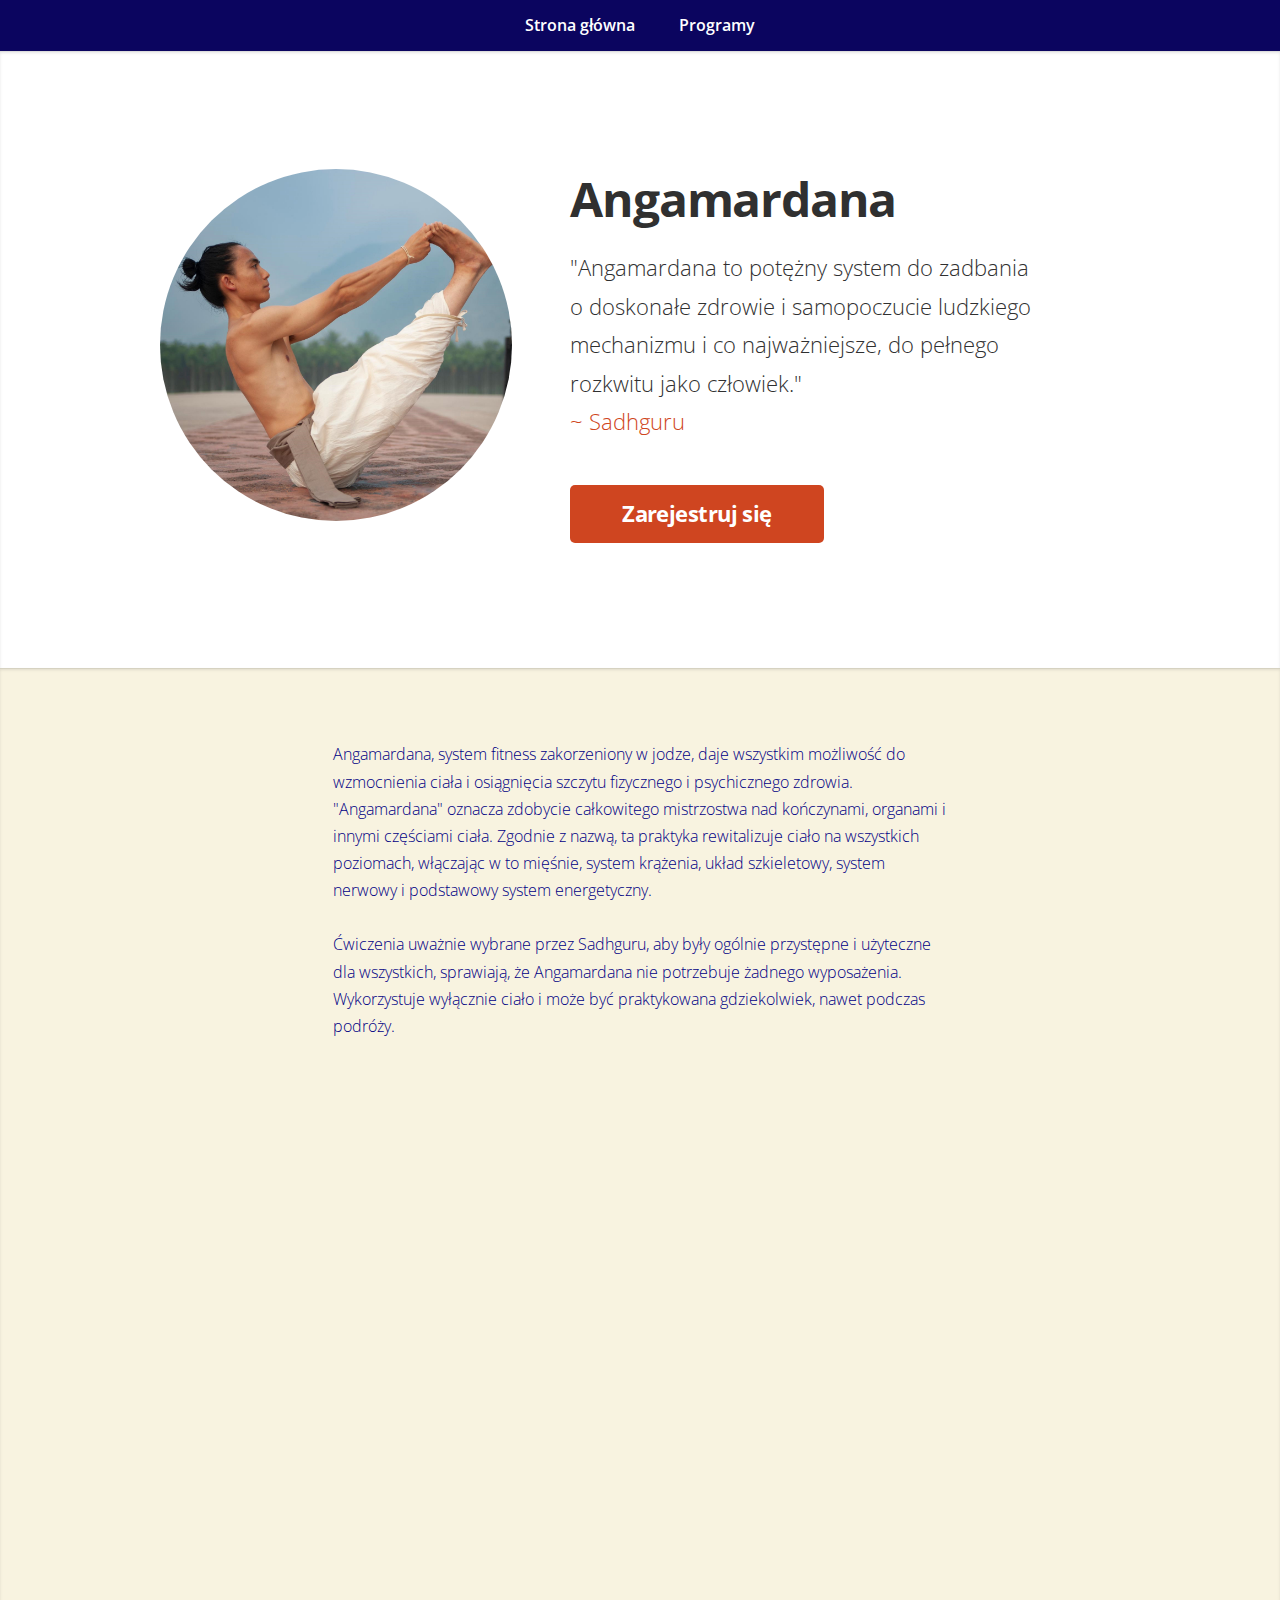
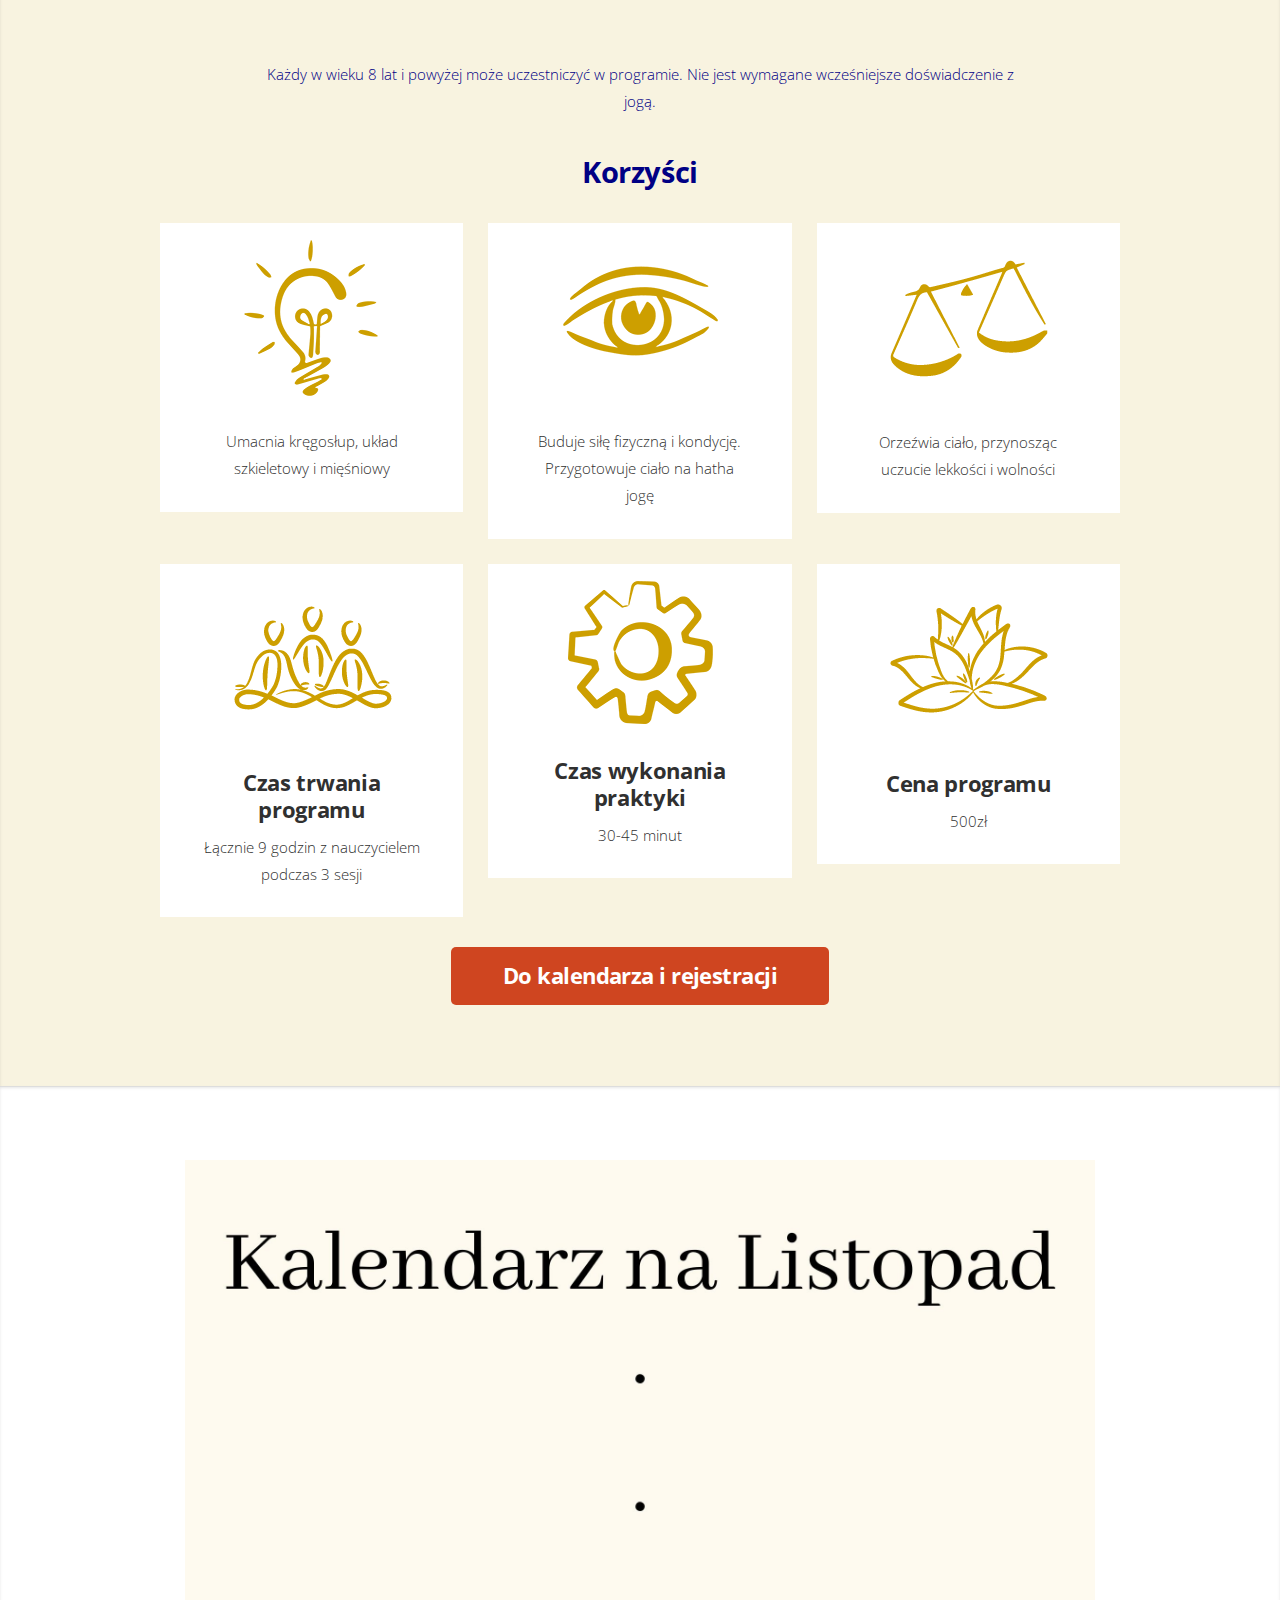
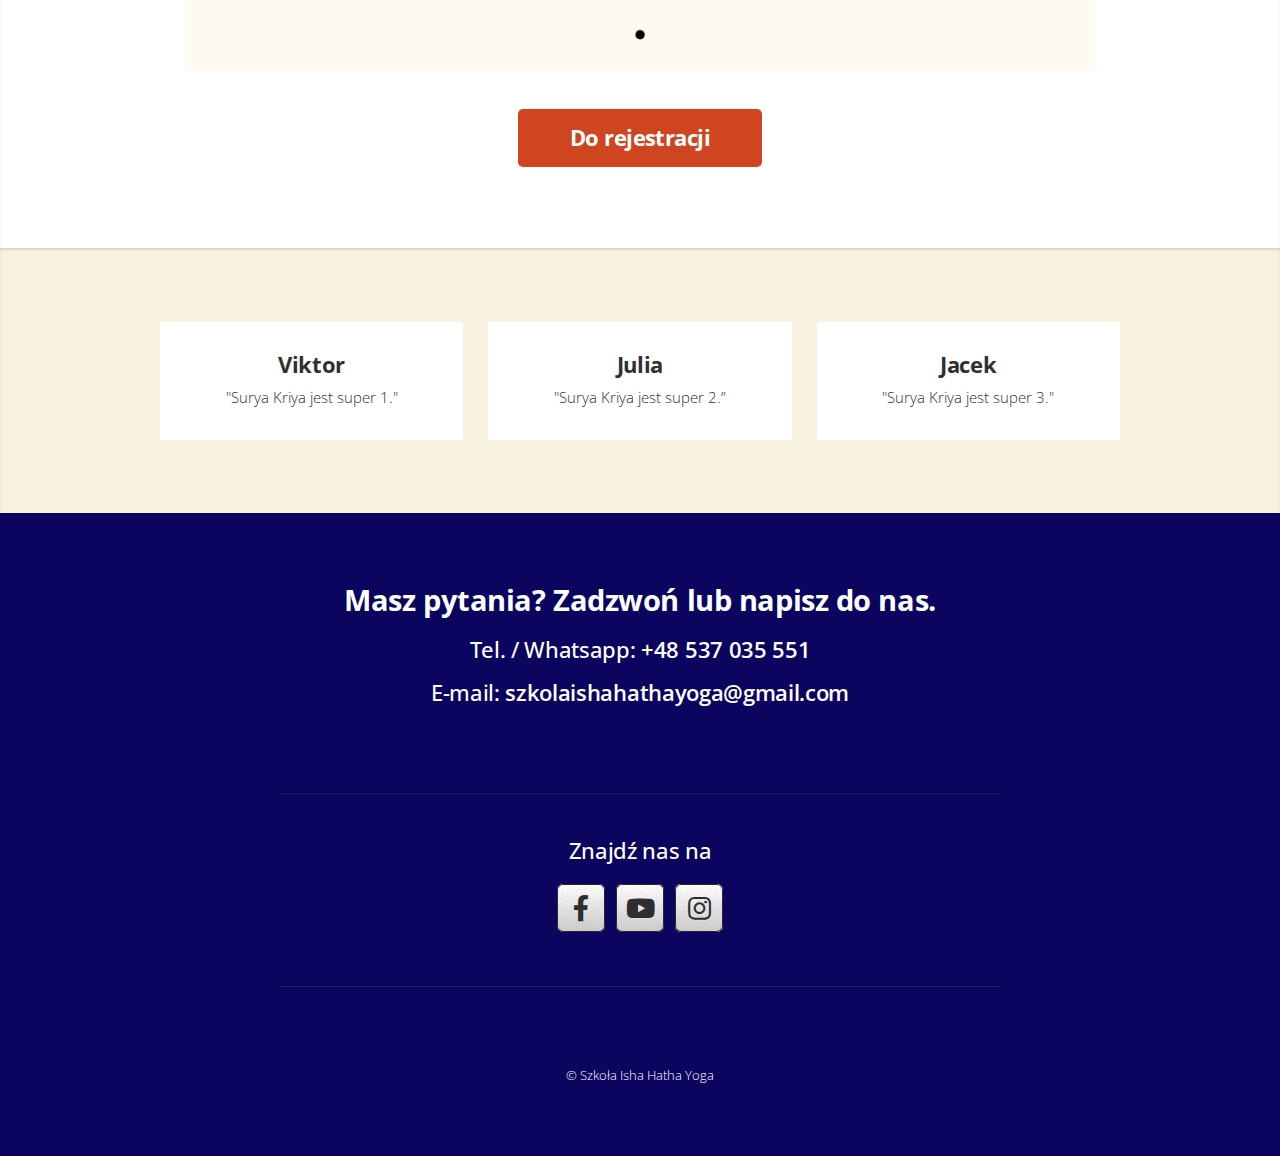
==== commit cff88e26: "newest" ====
--- a/angamardana.html
+++ b/angamardana.html
@@ -62,6 +62,7 @@
 				<div class="container">
 					<header>
 						<div class="little-space-bottom">
+							<h2>Korzyści</h2>
 						</div>
 					</header>
 					<div class="row aln-center">
--- a/assets/css/main.css
+++ b/assets/css/main.css
@@ -2039,6 +2039,7 @@
             width: 80%;
             margin-left: auto;
             margin-right: auto;
+
         }
 
         .wrapper.style3 #introduction {
@@ -2152,6 +2153,9 @@
 					border-top: solid 0.6em #282828;
 				}
 
+
+
+
 /* Articles */
 
 	body > article {
